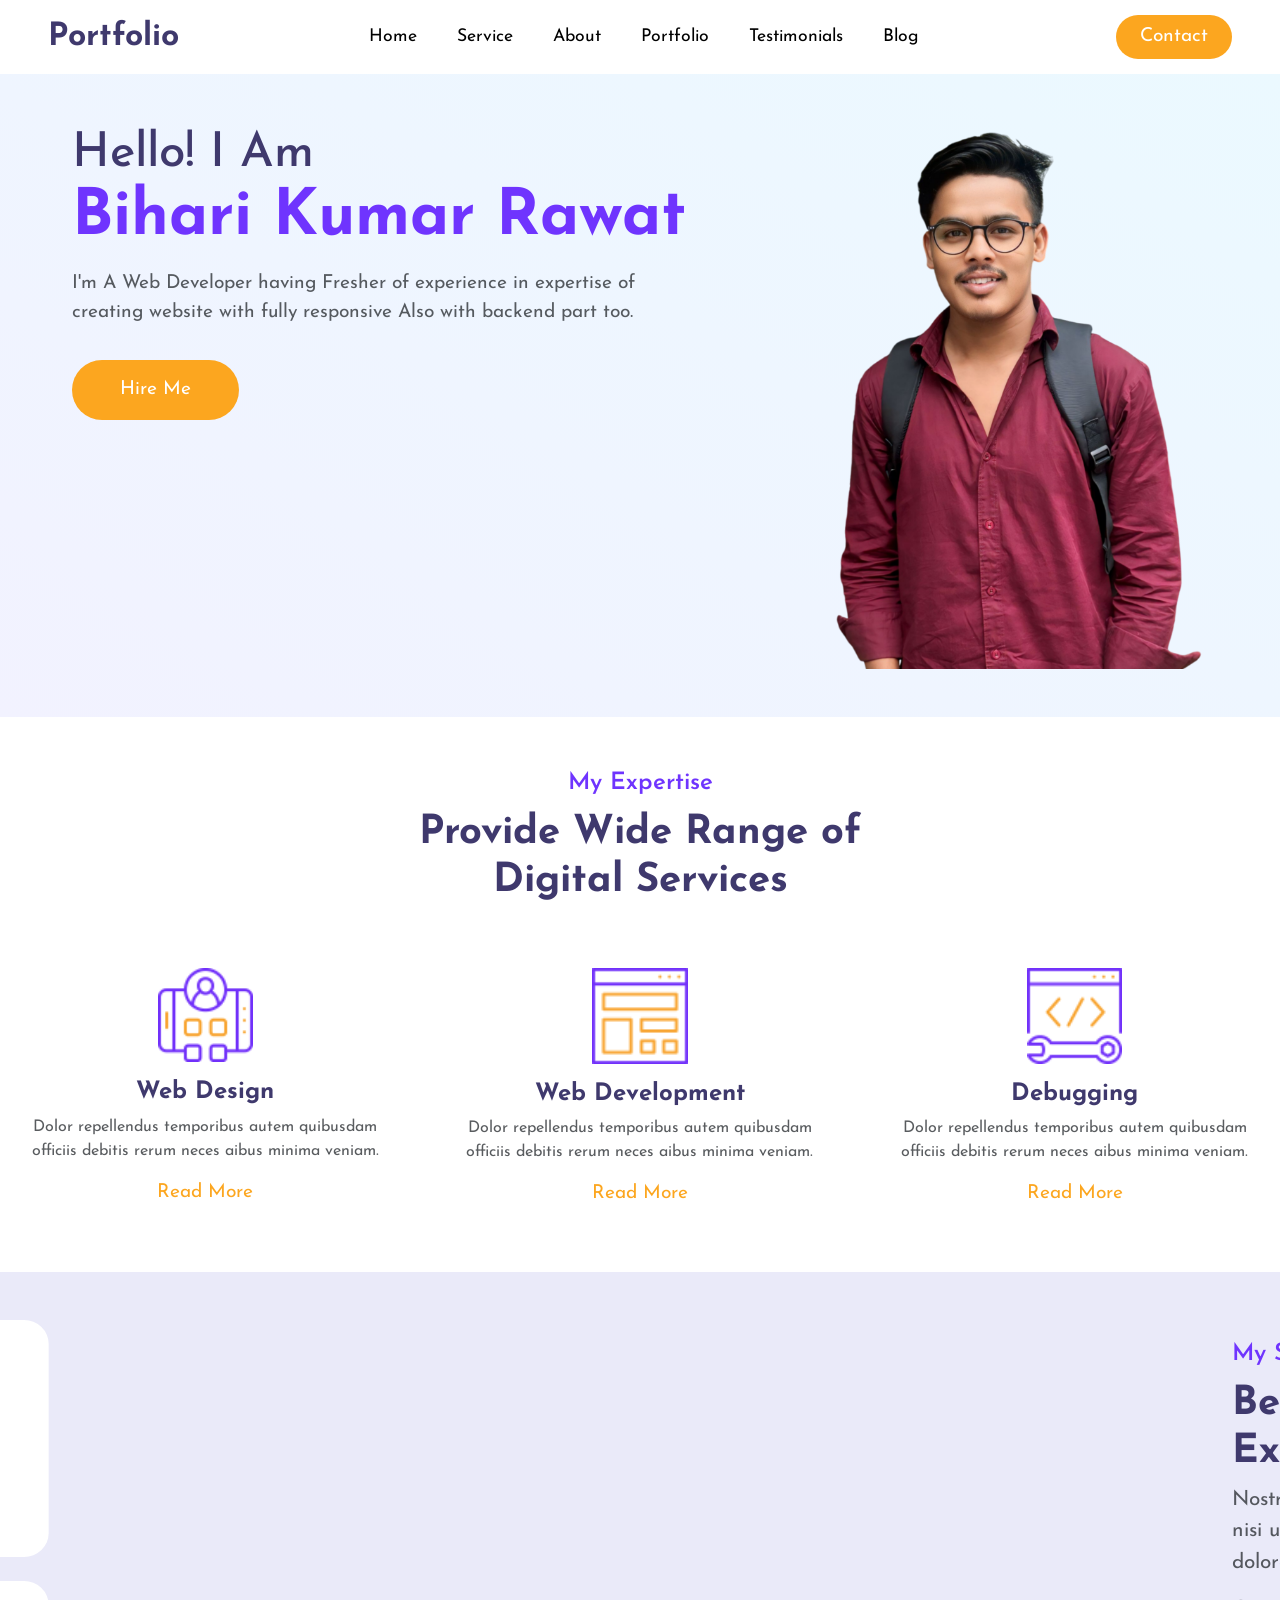
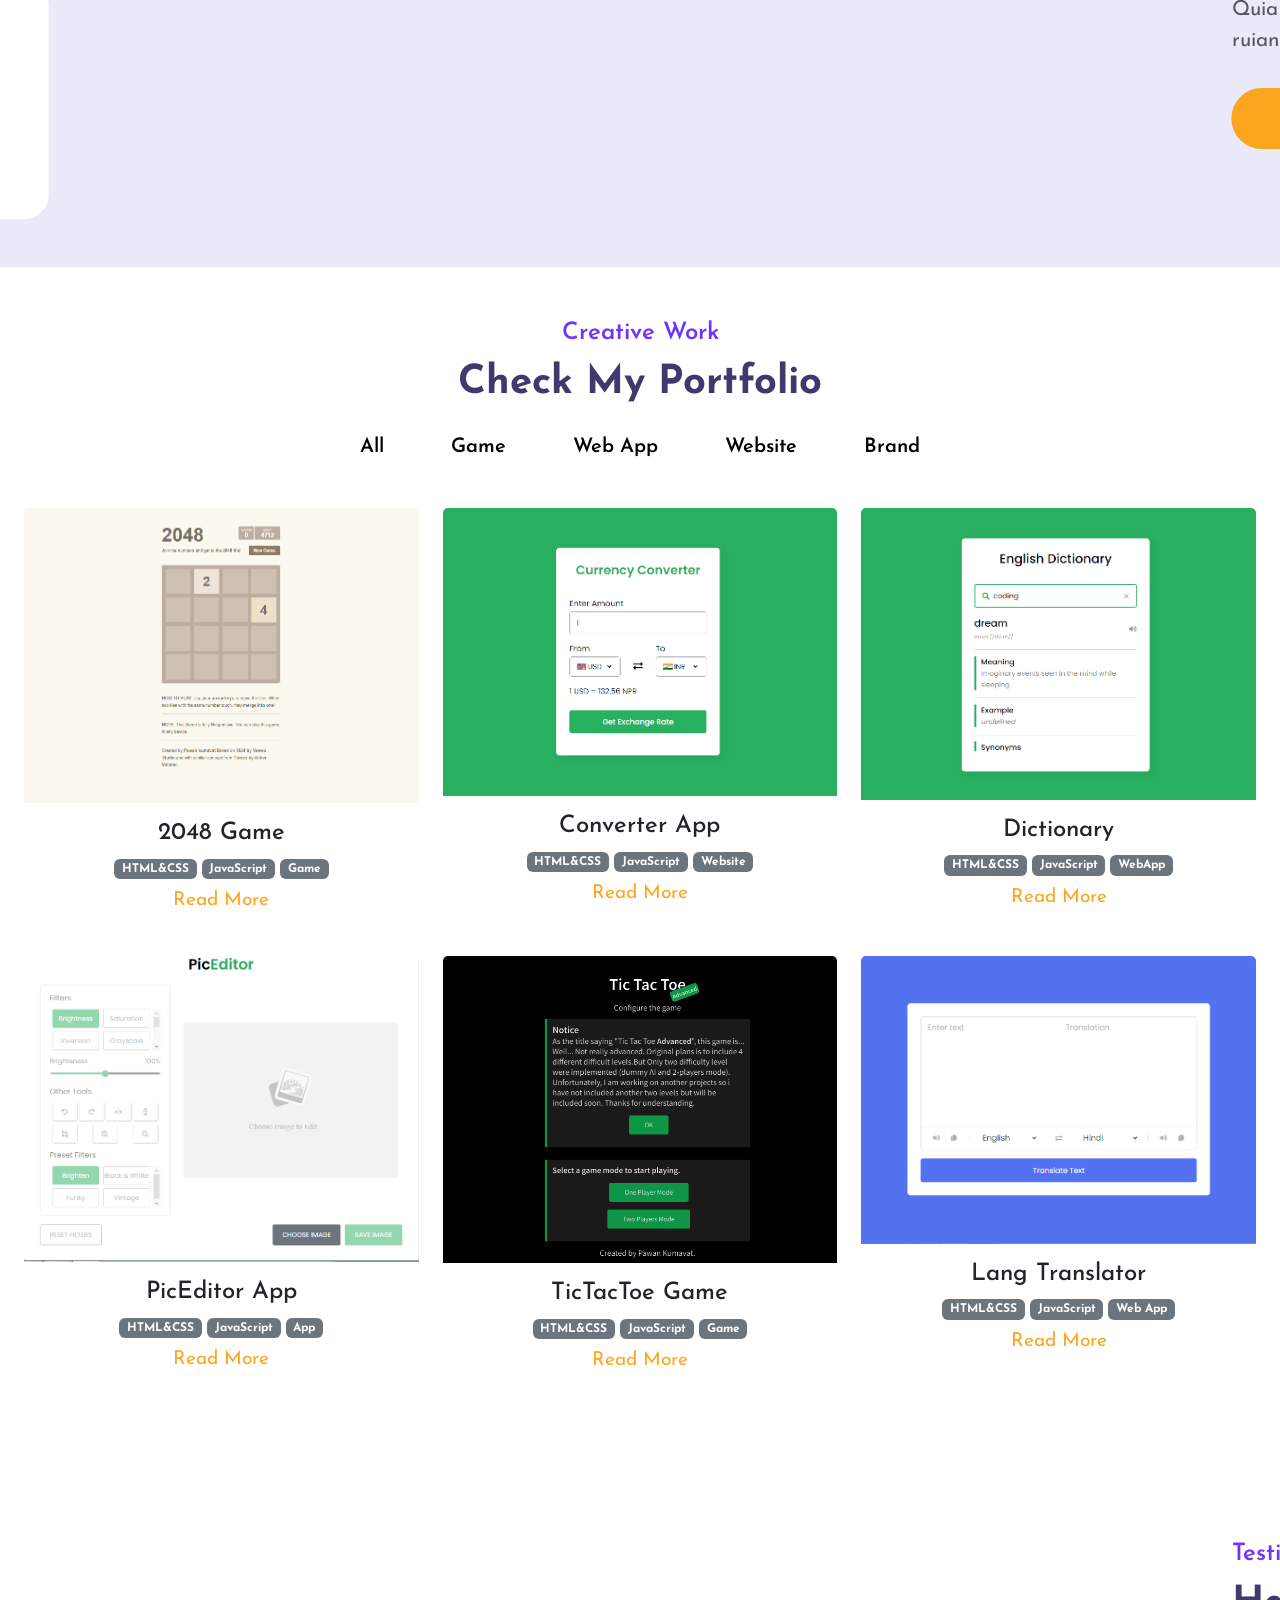
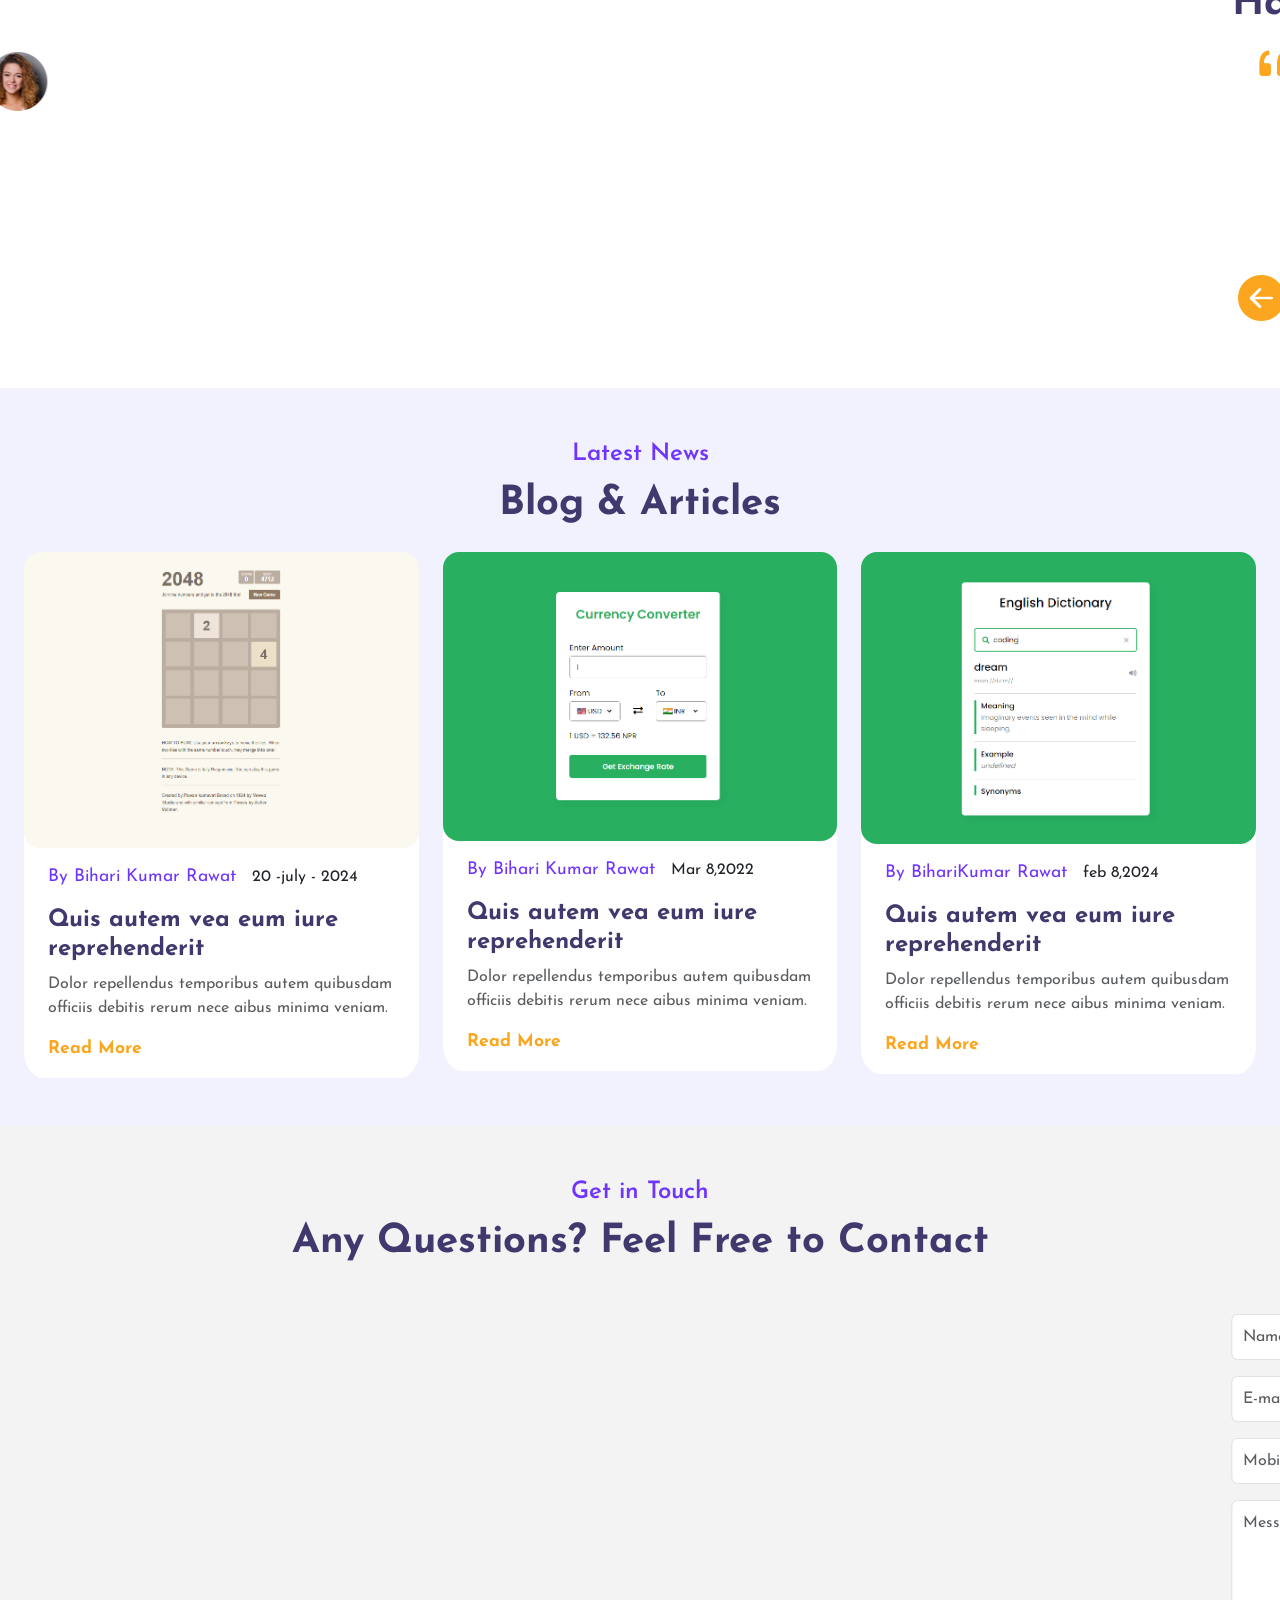
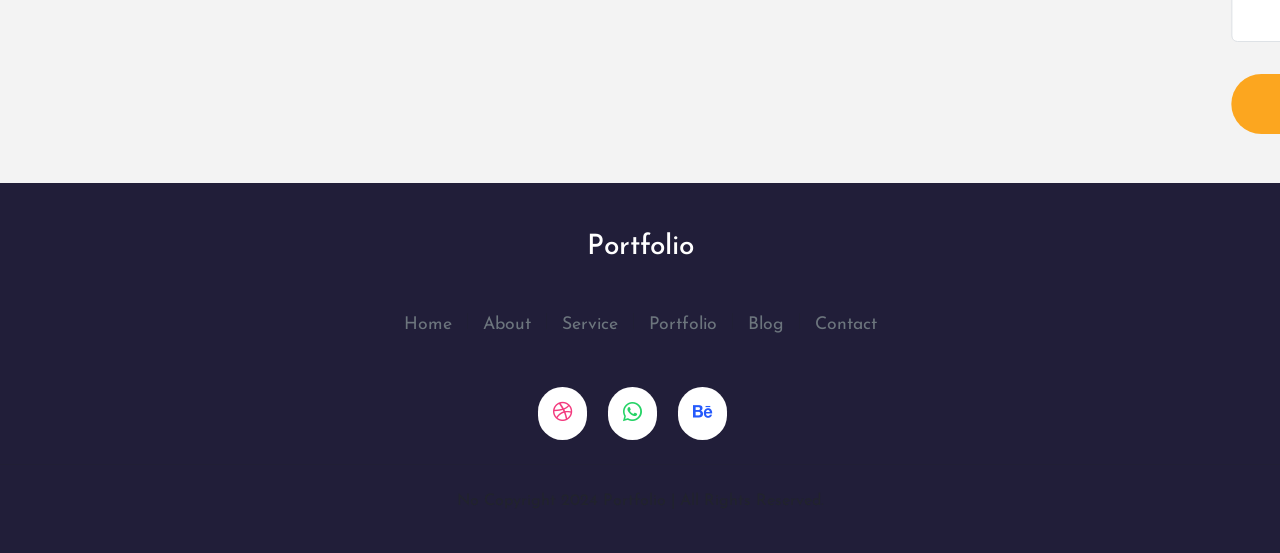
==== index.html @ e859b30b "first deploy" ====
<!DOCTYPE html>
<html lang="en">

<head>
    <meta charset="UTF-8" />
    <meta http-equiv="X-UA-Compatible" content="IE=edge" />
    <meta name="viewport" content="width=device-width, initial-scale=1.0" />
    <title>Personal Portfolio - Bihari Kumar Rawat</title>

    <!-- bootstrap css cdn link  -->
    <link href="https://cdn.jsdelivr.net/npm/bootstrap@5.2.3/dist/css/bootstrap.min.css" rel="stylesheet"
        integrity="sha384-rbsA2VBKQhggwzxH7pPCaAqO46MgnOM80zW1RWuH61DGLwZJEdK2Kadq2F9CUG65" crossorigin="anonymous" />

    <!-- custom css file -->
    <link rel="stylesheet" href="app.css" />

    <!-- google font link -->
    <link rel="preconnect" href="https://fonts.googleapis.com" />
    <link rel="preconnect" href="https://fonts.gstatic.com" crossorigin />
    <link href="https://fonts.googleapis.com/css2?family=Josefin+Sans:wght@300;400;500;600;700&display=swap"
        rel="stylesheet" />

    <!-- bootstrap icon cdn link  -->
    <link rel="stylesheet" href="https://cdn.jsdelivr.net/npm/bootstrap-icons@1.10.4/font/bootstrap-icons.css" />

    <!-- for adding animation to website we have use AOS library 
    AOS Library css file cdn link -->
    <link rel="stylesheet" href="https://unpkg.com/aos@next/dist/aos.css" />

    <!-- jquery cdn link  -->
    <script src="https://ajax.googleapis.com/ajax/libs/jquery/3.6.4/jquery.min.js"></script>
</head>

<body>
    <!-- navbar starts -->
    <nav id="navbar-top" class="navbar navbar-expand-lg navbar-light bg-white sticky-top">
        <div class="container-fluid px-5">
            <a class="navbar-brand fw-bold fs-2" href="#" style="color: #3f396d">Portfolio</a>
            <button class="nav-menu d-md-none" type="button" data-bs-toggle="collapse" data-bs-target="#navbarNav">
                <i class="bi bi-menu-button-fill"></i>
            </button>
            <div class="collapse navbar-collapse justify-content-center" id="navbarNav">
                <ul class="navbar-nav gap-4" style="font-size: 1.1rem">
                    <li class="nav-item">
                        <a class="nav-link" aria-current="page" href="#">Home</a>
                    </li>
                    <li class="nav-item">
                        <a class="nav-link" href="#service">Service</a>
                    </li>
                    <li class="nav-item">
                        <a class="nav-link" href="#about">About</a>
                    </li>
                    <li class="nav-item">
                        <a class="nav-link" href="#portfolio">Portfolio</a>
                    </li>
                    <li class="nav-item">
                        <a class="nav-link" href="#testimonial">Testimonials</a>
                    </li>
                    <li class="nav-item">
                        <a class="nav-link" href="#blog">Blog</a>
                    </li>
                </ul>
            </div>
            <button class="c-btn ms-4 py-2 px-4 rounded-pill d-none d-md-block">Contact</button>
        </div>
    </nav>
    <!-- navbar ends here -->

    <!-- home section starts  -->
    <section class="home pt-5 pb-5" id="home">
        <div class="row justify-content-evenly align-middle">
            <!-- here data-aos is used for adding aos animation  -->
            <div class="col-10 col-md-6 text-center text-md-start" data-aos="slide-right">
                <h2 style="color: #3f396d">
                    Hello! I Am <br /><span class="c-orange">Bihari Kumar Rawat</span>
                </h2>
                <p class="text-muted">
                    I'm A Web Developer having Fresher of experience in expertise of
                    creating website with fully responsive Also with backend part too.
                </p>
                <button class="c-btn h-btn mt-3 py-3 px-5 rounded-pill">
                    Hire Me
                </button>
                <a href="" class="link ms-4 d-none">See My Work</a>
            </div>
            <div class="col-10 col-md-4 d-none d-md-block">
                <img src="bihari profile img 3.png" class="img-fluid" alt="" />
            </div>
        </div>
    </section>
    <!-- home section ends here -->

    <!-- expertise section starts -->
    <section class="expertise mt-5" id="service">
        <div class="heading text-center">
            <small>My Expertise</small>
            <h3>
                Provide Wide Range of <br />
                Digital Services
            </h3>
        </div>
        <div class="row justify-content-evenly mt-5">
            <div class="col-10 col-md-4" data-aos="fade-up">
                <div class="service-card">
                    <div class="img">
                        <img src="service-icon1.png" class="w-25 img-fluid img" alt="" />
                    </div>
                    <div class="content mt-3">
                        <h4>Web Design</h4>
                        <p class="text-muted">
                            Dolor repellendus temporibus autem quibusdam officiis debitis
                            rerum neces aibus minima veniam.
                        </p>
                        <a href="" class="link">Read More</a>
                    </div>
                </div>
            </div>
            <div class="col-md-4 col-10" data-aos="fade-up">
                <div class="service-card">
                    <div class="img">
                        <img src="service-icon2.png" class="w-25 img-fluid img" alt="" />
                    </div>
                    <div class="content mt-3">
                        <h4>Web Development</h4>
                        <p class="text-muted">
                            Dolor repellendus temporibus autem quibusdam officiis debitis
                            rerum neces aibus minima veniam.
                        </p>
                        <a href="" class="link">Read More</a>
                    </div>
                </div>
            </div>
            <div class="col-md-4 col-10" data-aos="fade-up">
                <div class="service-card">
                    <div class="img">
                        <img src="service-icon3.png" class="w-25 img-fluid img" alt="" />
                    </div>
                    <div class="content mt-3">
                        <h4>Debugging</h4>
                        <p class="text-muted">
                            Dolor repellendus temporibus autem quibusdam officiis debitis
                            rerum neces aibus minima veniam.
                        </p>
                        <a href="" class="link">Read More</a>
                    </div>
                </div>
            </div>
        </div>
    </section>
    <!-- expertise section ends here -->

    <!-- skill section starts -->
    <section class="skill mt-5 py-5" id="about">
        <div class="row justify-content-evenly">
            <div class="col-10 col-md-5 skill-with-progress" data-aos="slide-right">
                <div class="row justify-content-evenly">
                    <div class="col-10 col-md-6">
                        <div class="progress-card ms-3 ms-md-0">
                            <div class="circular-progress html-css">
                                <span class="progress-value html-progress">0%</span>
                            </div>
                            <br />
                            <span class="text">HTML & CSS</span>
                        </div>
                    </div>
                    <div class="col-10 col-md-6 mt-4 mt-md-0">
                        <div class="progress-card ms-3 ms-md-0">
                            <div class="circular-progress javascript">
                                <span class="progress-value javascript-progress">0%</span>
                            </div>
                            <br />
                            <span class="text">JavaScript</span>
                        </div>
                    </div>
                </div>
                <div class="row justify-content-evenly mt-4">
                    <div class="col-10 col-md-6">
                        <div class="progress-card ms-3 ms-md-0">
                            <div class="circular-progress php">
                                <span class="progress-value php-progress">0%</span>
                            </div>
                            <br />
                            <span class="text">NodeJS</span>
                        </div>
                    </div>
                    <div class="col-10 col-md-6 mt-4 mt-md-0">
                        <div class="progress-card ms-3  ms-md-0">
                            <div class="circular-progress reactjs">
                                <span class="progress-value reactjs-progress">0%</span>
                            </div>
                            <br>
                            <span class="text">ReactJS</span>
                        </div>
                    </div>
                </div>
            </div>
            <div class="col-10 col-md-5 skill-detail" data-aos="slide-left">
                <div class="heading mt-5 mt-md-3">
                    <small>My Skills</small>
                    <h3>Beautiful & Unique Digital Experiences</h3>
                    <p class="text-muted">
                        Nostrum exercitationem ullam corporis suscipit laborioa nisi ut
                        aliquid exrea commodi consequatur magni dolores aos qui ratione
                        voluptatem nesciunt.
                    </p>
                    <p class="text-muted">
                        Quia voluptas sit aspernatur aut odit aut fugit, sed ruiano
                        consequntar magni dolores.
                    </p>
                    <button class="c-btn h-btn mt-3 py-3 px-5 rounded-pill">
                        <!-- here download attribute is used for adding download functionality to button  -->
                        <a href="bihari resume - Copy.docx" download="SampleCV"
                            style="text-decoration: none;color: #fff;">Download CV</a>
                    </button>
                </div>
            </div>
        </div>
    </section>
    <!-- skill section end here -->

    <!-- portfolio section starts here -->
    <section class="portfolio" id="portfolio">
        <div class="heading text-center pt-5">
            <small>Creative Work</small>
            <h3>Check My Portfolio</h3>
        </div>

        <div id="myBtnContainer" class="text-center mt-4">
            <!-- here we will create custom attribute using data- for filtering -->
            <button class="filter-item" data-filter="all">All</button>
            <button class="filter-item" data-filter="game">Game</button>
            <button class="filter-item" data-filter="webapp">Web App</button>
            <button class="filter-item" data-filter="website">Website</button>
            <button class="filter-item" data-filter="brand">Brand</button>
        </div>
        <div class="portfolio-body">
            <div class="row justify-content-evenly px-4">
                <div class="post col-md-4 game all col-10 mt-3 mt-md-0" data-aos="fade-up">
                    <div class="card">
                        <img src="2048game.png" class="card-img-top" alt="..." />
                        <div class="card-body text-center">
                            <h4 class="card-title">2048 Game</h4>
                            <span class="badge bg-secondary badge-pill">HTML&CSS</span>
                            <span class="badge bg-secondary badge-pill">JavaScript</span>
                            <span class="badge bg-secondary badge-pill mb-2">Game</span><br />
                            <a href="#" class="link">Read More</a>
                        </div>
                    </div>
                </div>
                <div class="post col-md-4 website all col-10 mt-3 mt-md-0" data-aos="fade-up">
                    <div class="card">
                        <img src="currency-converter.png" class="card-img-top" alt="..." />
                        <div class="card-body text-center">
                            <h4 class="card-title">Converter App</h4>
                            <span class="badge bg-secondary badge-pill">HTML&CSS</span>
                            <span class="badge bg-secondary badge-pill">JavaScript</span>
                            <span class="badge bg-secondary badge-pill mb-2">Website</span><br />
                            <a href="#" class="read-more-btn link">Read More</a>
                        </div>
                    </div>
                </div>
                <div class="post col-md-4 webapp all col-10 mt-3 mt-md-0" data-aos="fade-up">
                    <div class="card">
                        <img src="dictionary.png" class="card-img-top" alt="..." />
                        <div class="card-body text-center">
                            <h4 class="card-title">Dictionary</h4>
                            <span class="badge bg-secondary badge-pill">HTML&CSS</span>
                            <span class="badge bg-secondary badge-pill">JavaScript</span>
                            <span class="badge bg-secondary badge-pill mb-2">WebApp</span><br />
                            <a href="#" class="read-more-btn link">Read More</a>
                        </div>
                    </div>
                </div>
            </div>
            <div class="row justify-content-evenly mt-4 px-4">
                <div class="post col-md-4 game all col-10 mt-3 mt-md-0" data-aos="fade-up">
                    <div class="card">
                        <img src="piceditor.png" class="card-img-top" alt="..." />
                        <div class="card-body text-center">
                            <h4 class="card-title">PicEditor App</h4>
                            <span class="badge bg-secondary badge-pill">HTML&CSS</span>
                            <span class="badge bg-secondary badge-pill">JavaScript</span>
                            <span class="badge bg-secondary badge-pill mb-2">App</span><br />
                            <a href="#" class="read-more-btn link">Read More</a>
                        </div>
                    </div>
                </div>
                <div class="post col-md-4 website all col-10 mt-3 mt-md-0" data-aos="fade-up">
                    <div class="card">
                        <img src="tictactoe.png" class="card-img-top" alt="..." />
                        <div class="card-body text-center">
                            <h4 class="card-title">TicTacToe Game</h4>
                            <span class="badge bg-secondary badge-pill">HTML&CSS</span>
                            <span class="badge bg-secondary badge-pill">JavaScript</span>
                            <span class="badge bg-secondary badge-pill mb-2">Game</span><br />
                            <a href="#" class="read-more-btn link">Read More</a>
                        </div>
                    </div>
                </div>
                <div class="post col-md-4 all col-10 mt-3 mt-md-0" data-aos="fade-up">
                    <div class="card">
                        <img src="lang-translator.png" class="card-img-top" alt="..." />
                        <div class="card-body text-center">
                            <h4 class="card-title">Lang Translator</h4>
                            <span class="badge bg-secondary badge-pill">HTML&CSS</span>
                            <span class="badge bg-secondary badge-pill">JavaScript</span>
                            <span class="badge bg-secondary badge-pill mb-2">Web App</span><br />
                            <a href="#" class="read-more-btn link">Read More</a>
                        </div>
                    </div>
                </div>
            </div>
        </div>
    </section>
    <!-- portfolio section ends here -->

    <!-- testimonial section starts  -->
    <section class="testimonial mt-5 pt-5" id="testimonial">
        <div class="row justify-content-evenly">
            <div class="col-md-4 col-10" data-aos="slide-right">
                <img src="tastimonials-img.png" class="img-fluid" alt="" />
            </div>
            <div class="col-md-6 col-10 mt-5" data-aos="slide-left">
                <div class="heading">
                    <small>Testimonials</small>
                    <h3>Happy Clients Feedback</h3>
                    <!-- here we will use carousel element from bootstrap -->
                    <div id="carouselExampleControls" class="carousel slide" data-bs-ride="carousel">
                        <div class="carousel-inner">
                            <div class="carousel-item active">
                                <div class="row justify-content-evenly">
                                    <div class="col-2 text-center">
                                        <i class="bi bi-quote"></i>
                                    </div>
                                    <div class="col-10">
                                        <p class="text-muted">
                                            “I think being able to come up with new ideas is what drives me each day
                                             because it means we can continue surprising and delighting our customers.”
                                            “Satisfaction lies in the effort, not in the attainment. Full effort is full victory.”
                                        </p>
                                        <h4>Allon Musk</h4>
                                        <small class="fs-6 text-muted">CEO of Company</small>
                                    </div>
                                </div>
                            </div>
                            <div class="carousel-item">
                                <div class="row justify-content-evenly">
                                    <div class="col-2 text-center">
                                        <i class="bi bi-quote"></i>
                                    </div>
                                    <div class="col-10">
                                        <p class="text-muted">
                                            Pichai Sundararajan (born June 10, 1972[3][4][5]), better known as Sundar Pichai (/ˈsʊndɑːr pɪˈtʃaɪ/), is an Indian-born
                                            American business executive.[6][7] He is the chief executive officer (CEO) of Alphabet Inc. and its subsidiary
                                            Google.[8]
                                        </p>
                                        <h4>Sundar Pichai</h4>
                                        <small class="fs-6 text-muted">CEO of Company</small>
                                    </div>
                                </div>
                            </div>
                            <div class="carousel-item">
                                <div class="row justify-content-evenly">
                                    <div class="col-2 text-center">
                                        <i class="bi bi-quote"></i>
                                    </div>
                                    <div class="col-10">
                                        <p class="text-muted">
                                            I am Bihari Kumar Rawat. I am from Sipaya Form,
                                            Gopalganj(Bihar). I am a website designer and graphic,
                                            designer. i am good good Communicator and Positive Thinker...
                                            
                            
                                        </p>
                                        <h4>Bihari Kumar Rawat</h4>
                                        <small class="fs-6 text-muted">Employee of Company</small>
                                    </div>
                                </div>
                            </div>
                        </div>
                        <button class="nextprev-btn rounded-pill prev-btn" type="button"
                            data-bs-target="#carouselExampleControls" data-bs-slide="prev">
                            <i class="bi bi-arrow-left-circle-fill prev"></i>
                            <span class="visually-hidden">Previous</span>
                        </button>
                        <button class="nextprev-btn rounded-pill next-btn" type="button"
                            data-bs-target="#carouselExampleControls" data-bs-slide="next">
                            <i class="bi bi-arrow-right-circle-fill next"></i>
                            <span class="visually-hidden">Next</span>
                        </button>
                    </div>
                </div>
            </div>
        </div>
    </section>
    <!-- testimonial ends here -->

    <!-- blog section starts -->
    <section class="blog mt-5 pb-5" id="blog">
        <div class="heading text-center pt-5">
            <small>Latest News</small>
            <h3>Blog & Articles</h3>
        </div>
        <div class="row justify-content-evenly px-4 mt-4" data-aos="fade-up">
            <div class="blogpost col-md-4 col-10 mt-2 mt-md-0 game all">
                <div class="card">
                    <img src="2048game.png" class="card-img-top rounded-4" alt="..." />
                    <div class="card-body px-4">
                        <small>By Bihari Kumar Rawat</small><span class="ms-3">20 -july - 2024</span>
                        <h4 class="card-title">
                            <a href="">Quis autem vea eum iure reprehenderit</a>
                        </h4>
                        <p class="text-muted">
                            Dolor repellendus temporibus autem quibusdam officiis debitis
                            rerum nece aibus minima veniam.
                        </p>
                        <a href="#" class="read-more-btn link" data-bs-toggle="modal"
                            data-bs-target="#exampleModal1">Read More</a>
                    </div>
                </div>
            </div>
            <div class="blogpost col-md-4 col-10 mt-5 mt-md-0 website all">
                <div class="card">
                    <img src="currency-converter.png" class="card-img-top rounded-4" alt="..." />
                    <div class="card-body px-4">
                        <small>By Bihari Kumar Rawat</small><span class="ms-3">Mar 8,2022</span>
                        <h4 class="card-title">
                            <a href="">Quis autem vea eum iure reprehenderit</a>
                        </h4>
                        <p class="text-muted">
                            Dolor repellendus temporibus autem quibusdam officiis debitis
                            rerum nece aibus minima veniam.
                        </p>
                        <a href="#" class="read-more-btn link" data-bs-toggle="modal"
                            data-bs-target="#exampleModal2">Read More</a>
                    </div>
                </div>
            </div>
            <div class="blogpost col-md-4 col-10 mt-5 mt-md-0 webapp all">
                <div class="card">
                    <img src="dictionary.png" class="card-img-top rounded-4" alt="..." />
                    <div class="card-body px-4">
                        <small>By BihariKumar Rawat</small><span class="ms-3">feb 8,2024</span>
                        <h4 class="card-title">
                            <a href="">Quis autem vea eum iure reprehenderit</a>
                        </h4>
                        <p class="text-muted">
                            Dolor repellendus temporibus autem quibusdam officiis debitis
                            rerum nece aibus minima veniam.
                        </p>
                        <a href="#" class="read-more-btn link" data-bs-toggle="modal"
                            data-bs-target="#exampleModal3">Read More</a>
                    </div>
                </div>
            </div>
            <!-- here we will make modals if Read more link is clicked the modal will popup -->
            <div class="modal fade" id="exampleModal1" tabindex="-1" aria-labelledby="exampleModalLabel"
                aria-hidden="true">
                <div class="modal-dialog">
                    <div class="modal-content">

                        <button type="button" class="btn-c rounded-pill" data-bs-dismiss="modal"><i
                                class="bi bi-x-circle-fill"></i></button>

                        <div class="modal-body px-4">
                            <div class="img">
                                <img src="2048game.png" class="img-fluid" alt="">
                            </div>
                            <div class="content mt-3">
                                <small>By Bihari Kumar Rawat</small><span class="text-muted ms-2">Nov 9, 2024</span>
                                <h4 class="card-title mt-3">Quis autem vea eum iure reprehenderit</h4>
                                <div class="social-links mt-4">
                                    <button href="" class="rounded-pill dribble">
                                        <i class="bi bi-dribbble"></i>
                                    </button>
                                    <button href="" class="rounded-pill whatsapp">
                                        <i class="bi bi-whatsapp"></i>
                                    </button>
                                    <button href="" class="rounded-pill behance">
                                        <i class="bi bi-behance"></i>
                                    </button>
                                </div>
                                <p class="text-muted mt-3">Lorem ipsum dolor sit amet, consectetur adipiscing elit.
                                    Nullam tempor eros a tellus auctor, nec suscipit nunc dignissim. Ut suscipit gravida
                                    augue sed elementum. Sed sed luctus nisl. Donec scelerisque nisi in sodales mattis.
                                    Vestibulum suscipit odio ac enim blandit sollicitudin. Aliquam ultrices sem quis
                                    urna placerat interdum. Etiam rutrum, quam sagittis tristique mollis, libero arcu
                                    scelerisque erat, eget tincidunt eros diam quis nunc.</p>
                            </div>
                        </div>
                        <div class="heading px-2">
                            <h3 class="fs-3 ms-3">Leave A Comment</h3>
                        </div>
                        <div class="contact-form ms-3 mt-3 pb-4 px-2">
                            <div class="mb-3">
                                <input type="text" class="form-control" id="exampleFormControlInput1"
                                    placeholder="Name" />
                            </div>
                            <div class="mb-3">
                                <input type="email" class="form-control" id="exampleFormControlInput1"
                                    placeholder="E-mail" />
                            </div>
                            <div class="mb-3">
                                <input type="text" class="form-control" id="exampleFormControlInput1"
                                    placeholder="Mobile No." />
                            </div>
                            <div class="mb-3">
                                <textarea class="form-control" id="exampleFormControlTextarea1" placeholder="Message"
                                    rows="5"></textarea>
                            </div>
                            <button class="c-btn h-btn mt-3 py-2 px-4 rounded-pill">
                                Submit
                            </button>
                        </div>

                    </div>
                </div>
            </div>
            <div class="modal fade" id="exampleModal2" tabindex="-1" aria-labelledby="exampleModalLabel"
                aria-hidden="true">
                <div class="modal-dialog">
                    <div class="modal-content">

                        <button type="button" class="btn-c rounded-pill" data-bs-dismiss="modal"><i
                                class="bi bi-x-circle-fill"></i></button>

                        <div class="modal-body px-4">
                            <div class="img">
                                <img src="currency-converter.png" class="img-fluid" alt="">
                            </div>
                            <div class="content mt-3">
                                <small>By Bihari Kumar Rawat</small><span class="text-muted ms-2 ms-md-0">dec,20,2024</span>
                                <h4 class="card-title mt-3">Quis autem vea eum iure reprehenderit</h4>
                                <div class="social-links mt-4">
                                    <button href="" class="rounded-pill dribble">
                                        <i class="bi bi-dribbble"></i>
                                    </button>
                                    <button href="" class="rounded-pill whatsapp">
                                        <i class="bi bi-whatsapp"></i>
                                    </button>
                                    <button href="" class="rounded-pill behance">
                                        <i class="bi bi-behance"></i>
                                    </button>
                                </div>
                                <p class="text-muted mt-3">Lorem ipsum dolor sit amet, consectetur adipiscing elit.
                                    Nullam tempor eros a tellus auctor, nec suscipit nunc dignissim. Ut suscipit gravida
                                    augue sed elementum. Sed sed luctus nisl. Donec scelerisque nisi in sodales mattis.
                                    Vestibulum suscipit odio ac enim blandit sollicitudin. Aliquam ultrices sem quis
                                    urna placerat interdum. Etiam rutrum, quam sagittis tristique mollis, libero arcu
                                    scelerisque erat, eget tincidunt eros diam quis nunc.</p>
                            </div>
                        </div>
                        <div class="heading px-2">
                            <h3 class="fs-3 ms-3">Leave A Comment</h3>
                        </div>
                        <div class="contact-form ms-3 mt-3 pb-4 px-2">
                            <div class="mb-3">
                                <input type="text" class="form-control" id="exampleFormControlInput1"
                                    placeholder="Name" />
                            </div>
                            <div class="mb-3">
                                <input type="email" class="form-control" id="exampleFormControlInput1"
                                    placeholder="E-mail" />
                            </div>
                            <div class="mb-3">
                                <input type="text" class="form-control" id="exampleFormControlInput1"
                                    placeholder="Mobile No." />
                            </div>
                            <div class="mb-3">
                                <textarea class="form-control" id="exampleFormControlTextarea1" placeholder="Message"
                                    rows="5"></textarea>
                            </div>
                            <button class="c-btn h-btn mt-3 py-2 px-4 rounded-pill">
                                Submit
                            </button>
                        </div>

                    </div>
                </div>
            </div>
            <div class="modal fade" id="exampleModal3" tabindex="-1" aria-labelledby="exampleModalLabel"
                aria-hidden="true">
                <div class="modal-dialog">
                    <div class="modal-content">

                        <button type="button" class="btn-c rounded-pill" data-bs-dismiss="modal"><i
                                class="bi bi-x-circle-fill"></i></button>

                        <div class="modal-body px-4">
                            <div class="img">
                                <img src="dictionary.png" class="img-fluid" alt="">
                            </div>
                            <div class="content mt-3">
                                <small>By Bihari Kumar Rawat</small><span class="text-muted ms-2 ms-md-0">apr 5, 2024</span>
                                <h4 class="card-title mt-3">Quis autem vea eum iure reprehenderit</h4>
                                <div class="social-links mt-4">
                                    <button href="" class="rounded-pill dribble">
                                        <i class="bi bi-dribbble"></i>
                                    </button>
                                    <button href="" class="rounded-pill whatsapp">
                                        <i class="bi bi-whatsapp"></i>
                                    </button>
                                    <button href="" class="rounded-pill behance">
                                        <i class="bi bi-behance"></i>
                                    </button>
                                </div>
                                <p class="text-muted mt-3">Lorem ipsum dolor sit amet, consectetur adipiscing elit.
                                    Nullam tempor eros a tellus auctor, nec suscipit nunc dignissim. Ut suscipit gravida
                                    augue sed elementum. Sed sed luctus nisl. Donec scelerisque nisi in sodales mattis.
                                    Vestibulum suscipit odio ac enim blandit sollicitudin. Aliquam ultrices sem quis
                                    urna placerat interdum. Etiam rutrum, quam sagittis tristique mollis, libero arcu
                                    scelerisque erat, eget tincidunt eros diam quis nunc.</p>
                            </div>
                        </div>
                        <div class="heading px-2">
                            <h3 class="fs-3 ms-3">Leave A Comment</h3>
                        </div>
                        <div class="contact-form ms-3 mt-3 pb-4 px-2">
                            <div class="mb-3">
                                <input type="text" class="form-control" id="exampleFormControlInput1"
                                    placeholder="Name" />
                            </div>
                            <div class="mb-3">
                                <input type="email" class="form-control" id="exampleFormControlInput1"
                                    placeholder="E-mail" />
                            </div>
                            <div class="mb-3">
                                <input type="text" class="form-control" id="exampleFormControlInput1"
                                    placeholder="Mobile No." />
                            </div>
                            <div class="mb-3">
                                <textarea class="form-control" id="exampleFormControlTextarea1" placeholder="Message"
                                    rows="5"></textarea>
                            </div>
                            <button class="c-btn h-btn mt-3 py-2 px-4 rounded-pill">
                                Submit
                            </button>
                        </div>

                    </div>
                </div>
            </div>
        </div>
    </section>
    <!-- blog section ends here -->

    <!-- contact section starts -->
    <section class="contact py-5" id="contact">
        <div class="heading text-center">
            <small>Get in Touch</small>
            <h3>Any Questions? Feel Free to Contact</h3>
        </div>
        <div class="row justify-content-evenly mt-5">
            <div class="col-md-5 col-10 contact-details" data-aos="slide-right">
                <div class="row justify-content-evenly">
                    <div class="col-1">
                        <i class="bi bi-geo-alt-fill"></i>
                    </div>
                    <div class="col-11">
                        <p>Sipaya Form, Gopalganj,(Bihar) </p>
                    </div>
                </div>
                <div class="row justify-content-evenly">
                    <div class="col-1">
                        <i class="bi bi-telephone-fill"></i>
                    </div>
                    <div class="col-11">
                        <p>+91 9262645718</p>
                    </div>
                </div>
                <div class="row justify-content-evenly">
                    <div class="col-1">
                        <i class="bi bi-send-fill"></i>
                    </div>
                    <div class="col-11">
                        <p>biharikumarrawat123@gmail.com</p>
                    </div>
                </div>
                <div class="row justify-content-evenly">
                    <div class="col-1">
                        <i class="bi bi-globe-americas"></i>
                    </div>
                    <div class="col-11">
                        <p>codingbihari.com</p>
                    </div>
                </div>
            </div>
            <div class="col-md-5 col-10 mt-3 mt-md-0" data-aos="slide-left">
                <div class="contact-form">
                    <div class="mb-3">
                        <input type="text" class="form-control" id="exampleFormControlInput1" placeholder="Name" />
                    </div>
                    <div class="mb-3">
                        <input type="email" class="form-control" id="exampleFormControlInput1" placeholder="E-mail" />
                    </div>
                    <div class="mb-3">
                        <input type="text" class="form-control" id="exampleFormControlInput1"
                            placeholder="Mobile No." />
                    </div>
                    <div class="mb-3">
                        <textarea class="form-control" id="exampleFormControlTextarea1" placeholder="Message"
                            rows="5"></textarea>
                    </div>
                    <button class="c-btn h-btn mt-3 py-3 px-5 rounded-pill">
                        Submit
                    </button>
                </div>
            </div>
        </div>
    </section>
    <!-- contact section ends here -->

    <!-- now we will make back to top button when user click on it it will be redirected to top page  -->
    <button type="button" class="btn btn-floating btn-lg rounded-pill" id="btn-back-to-top">
        <i class="bi bi-arrow-up"></i>
    </button>

    <!-- footer section starts  -->
    <footer class="text-center text-muted py-4">
        <h3 class="text-white pt-4" data-aos="fade-up">Portfolio</h3>
        <div class="link-group mt-5" data-aos="fade-up">
            <a href="#home">Home</a>
            <div class="vr"></div>
            <a href="#about">About</a>
            <div class="vr"></div>
            <a href="#service">Service</a>
            <div class="vr"></div>
            <a href="#portfolio">Portfolio</a>
            <div class="vr"></div>
            <a href="#blog">Blog</a>
            <div class="vr"></div>
            <a href="#contact">Contact</a>
        </div>
        <div class="social-links mt-5" data-aos="fade-up">
            <button href="" class="rounded-pill dribble">
                <i class="bi bi-dribbble"></i>
            </button>
            <button href="" class="rounded-pill whatsapp">
                <i class="bi bi-whatsapp"></i>
            </button>
            <button href="" class="rounded-pill behance">
                <i class="bi bi-behance"></i>
            </button>
        </div>
        <hr class="text-muted my-4" />

        <p> No Copyright 2024 Portfolio | All Rights Reserved.</p>
    </footer>
    <!-- footer section ends here -->

    <!-- bootstrap javascript cdn link  -->
    <script src="https://cdn.jsdelivr.net/npm/bootstrap@5.2.3/dist/js/bootstrap.bundle.min.js"
        integrity="sha384-kenU1KFdBIe4zVF0s0G1M5b4hcpxyD9F7jL+jjXkk+Q2h455rYXK/7HAuoJl+0I4"
        crossorigin="anonymous"></script>

    <!-- AOS library javascript link  -->
    <script src="https://unpkg.com/aos@next/dist/aos.js"></script>
    <script>
        // initializing AOS library
        AOS.init({
            duration: 1000,
            offset: 50,
        });
    </script>
    <!-- custom js file linking -->
    <script src="script.js"></script>

</body>

</html>
---- app.css ----
/* appling google font over the website  */
body{
    font-family: 'Josefin Sans', sans-serif;
    font-weight: 400;
}
/* styling menu icon */
.nav-menu{
    border: none;
    background-color: #fff;
    font-size: 1.5rem;
    color: #fca61f;
}
/* styling navbar links  */
.navbar-nav a{
    color: black;
    position: relative;
}
.navbar-nav a:hover{
    color: #fca61f;
}
.navbar-nav a:after {    
    background: none repeat scroll 0 0 transparent;
    bottom: 0;
    content: "";
    display: block;
    height: 2px;
    left: 50%;
    top: 35px;
    position: absolute;
    background: #fca61f;
    transition: width 0.3s ease 0s, left 0.3s ease 0s;
    width: 0;
  }
.navbar-nav a:hover:after { 
    width: 100%; 
    left: 0; 
  }
  /* styling contact btn  */
.c-btn{
    border: none;
    background: #fca61f;
    color: #fff;
    font-size: 1.2rem;
}
/* styling home section starts */
.home{
    background: linear-gradient(33deg, rgba(242,242,255,1) 0%, rgba(235,249,255,1) 100%);
    padding: 30px 0px 10px 0px;
}
.home h2{
    font-size: 3rem;
    line-height: 4rem;
}
.c-orange{
    color: #6f34fe;
    font-weight: 700;
    font-size: 4rem;
}
.home p{
    width: fit-content;
    margin-top: 1rem;
    font-size: 1.2rem;
}
.h-btn:hover{
    background: #6f34fe;
    color: #fff;
    transform: translateY(-20px);
    transition-duration: 1s;
}
.link{
    text-decoration: none;
    font-size: 1.2rem;
    color: #fca61f;
    position: relative;
}
.link::after{
    content: '';
    position: absolute;
    width: 100%;
    transform: scaleX(0);
    height: 2px;
    bottom: 0;
    left: 0;
    top: 20px;
    background-color: #6f34fe;
    transform-origin: bottom right;
    transition: transform 0.25s ease-out;
}
.link:hover{
    color: #6f34fe;
}
.link:hover::after{
    transform: scaleX(1);
    transform-origin: bottom left;
}
/* adding animation to home section image  */
.home img{
    animation: floatimg 4s ease-in-out infinite;
}

@keyframes floatimg {
    0%{
        transform: translateX(0);
    }
    50%{
        transform: translateX(-24px);
    }
    100%{
        transform: translateX(0);
    }
}

/* expertise section starts */
.heading small{
    color: #6f34fe;
    font-size: 1.5rem;
    font-weight: 600;
}
.heading h3{
    margin-top: 0.5rem;
    color: #3f396d;
    font-size: 2.5rem;
    font-weight: 700;
}
.expertise h4{
    color: #3f396d;
    font-weight: 700;
}
.expertise a{
    text-decoration: none;
    color: #fca61f;
}
.expertise a:hover{
    color: #6f34fe;
}
.expertise .service-card{
    text-align: center;
    padding: 15px 15px;
    border-radius: 0.7rem;
}

/* skill section starts */
.skill{
    background-color: rgb(234, 234, 249);
}
.progress-card{
    padding: 12% 10% 10% 15%;
    background-color: #fff;
    text-align: center;
    border-radius: 10%;
}
.progress-card:hover{
    transform: scale(1.1,1.1);
    transition-duration: 0.6s;
}
.circular-progress{
    position: relative;
    height: 130px;
    width: 130px;
    border-radius: 50%;
    background: conic-gradient(#7d2ae8 3.6deg, #ededed 0deg);
    display: flex;
    align-items: center;
    justify-content: center;
}
.circular-progress::before{
    content: "";
    position: absolute;
    height: 120px;
    width: 120px;
    border-radius: 50%;
    background-color: #fff;
}
.progress-value{
    position: relative;
    font-size: 1.5rem;
    font-weight: 600;
}
.html-progress{
    color: #fca61f;
}
.javascript-progress{
    color: #6f34fe;
}
.php-progress{
    color: #20c997;
}
.reactjs-progress{
    color: #3f396d;
}
.text{
    font-size: 1.2rem;
    font-weight: 500;
}
.heading p{
    font-size: 1.3rem;
}

/* portfolio section starts */
#myBtnContainer{
    margin-bottom: 45px;
}
#myBtnContainer button{
  border: none;
  color: black;
  background: transparent;
  font-size: 20px;
  font-weight: 600;
  cursor: pointer;   
  display: inline-block;
  margin: 0 25px;
}
#myBtnContainer button:hover{
    color: #fca61f;
}

#myBtnContainer button:focus{
    outline: none;
}
.post .content h4{
    font-size: 1rem;
    font-weight: 700;
}
.post .card{
    border: none;
}

/* testimonial section starts */
.testimonial img:hover{
    transform: scale(1.2,1.2);
    transition-duration: 1s;
}
.testimonial h4{
    color: #3f396d;
}
.testimonial i{
    font-size: 2.9rem;
    color: #fca61f;
    
}
.testimonial .nextprev-btn{
    border: none;
    background-color: #fff;
}
.prev:hover,.prev-btn:hover{
    color:#6f34fe;
    transform: translateX(-10px);
    transition-duration: 1s;
}
.next:hover,.next-btn:hover{
    color:#6f34fe;
    transform: translateX(10px);
    transition-duration: 1s;
}

/* blog section starts */
.blog{
    background-color: #f2f2ff;
}
.blog .blogpost .card{
    border: none;
    border-radius: 5%;
}
.nav-bg{
    background-color: #fff;
}

.blog .blogpost small{
    color: #6f34fe;
    font-size: 1.1rem;
}
.blog .blogpost h4,.blogpost a{
    color: #3f396d;
    font-weight: 700;
    margin-top: 1rem;
    text-decoration: none;
}
.blogpost a:hover{
    color: #fca61f;
}
.blog .blogpost .read-more-btn{
    text-decoration: none;
    color: #fca61f;
    font-size: 1.1rem;
}
.blog .blogpost .read-more-btn:hover{
    color: #6f34fe;
}
/* styling modal group  */
.btn-c{
    margin-left: 94%;
    background-color: transparent;
    border: none;
    color: #fff;
    font-size: 2rem;
    margin-top: -3%;
}
.btn-c i{
    color: #fca61f;
}
.modal-body .content span{
    font-size: 1rem;
}
.modal-body .content small{
    font-size: 1rem;
    color: #6f34fe;
}
/* contact section starts */
.contact{
    background-color: #f3f3f3;
}
.contact-details i{
    font-size: 1.5rem;
    color: #fca61f;
}
.contact-details p{
    font-size: 1.2rem;
    margin-left: 1rem;
}
.contact-form .form-control:focus{
    box-shadow: none;
    border: 1px solid #fca61f;
}
.contact-form .form-control{
    padding: 10px 10px;
    width: 80%;
}

/* footer section starts */
footer{
    background-color: #211e39;
}

footer .link-group a{
    margin-left: 10px;
    margin-right: 10px;
    text-decoration: none;
    color: #6c757d;
    font-size: 1.1rem;
    margin-top: 1rem;
}
footer .link-group a:hover{
    color: #fca61f;
}
.social-links button{
    border: none;
    margin-right: 1rem;
    font-size: 1.2rem;
    background-color: #fff;
    padding: 14px 15px 10px 15px;
}
.social-links .dribble{
    color: #f33a7e;
}
.social-links button:hover{
    color: #fff;
    transform: translateY(-20px);
    transition-duration: 1s;
}
.social-links .dribble:hover{
    background-color: #f33a7e;
}
.social-links .whatsapp{
    color: #25D366;
}
.social-links .whatsapp:hover{
    background-color: #25D366;
}
.social-links .behance{
    color: #255afc;
}
.social-links .behance:hover{
    background-color: #255afc;
}

/* styling back to top button */
#btn-back-to-top {
    position: fixed;
    bottom: 40px;
    right: 40px;
    display: none;
    font-size: 1.4rem;
    background-color: #fca61f;
    color: #fff;
    animation: pulse 3s infinite;
}
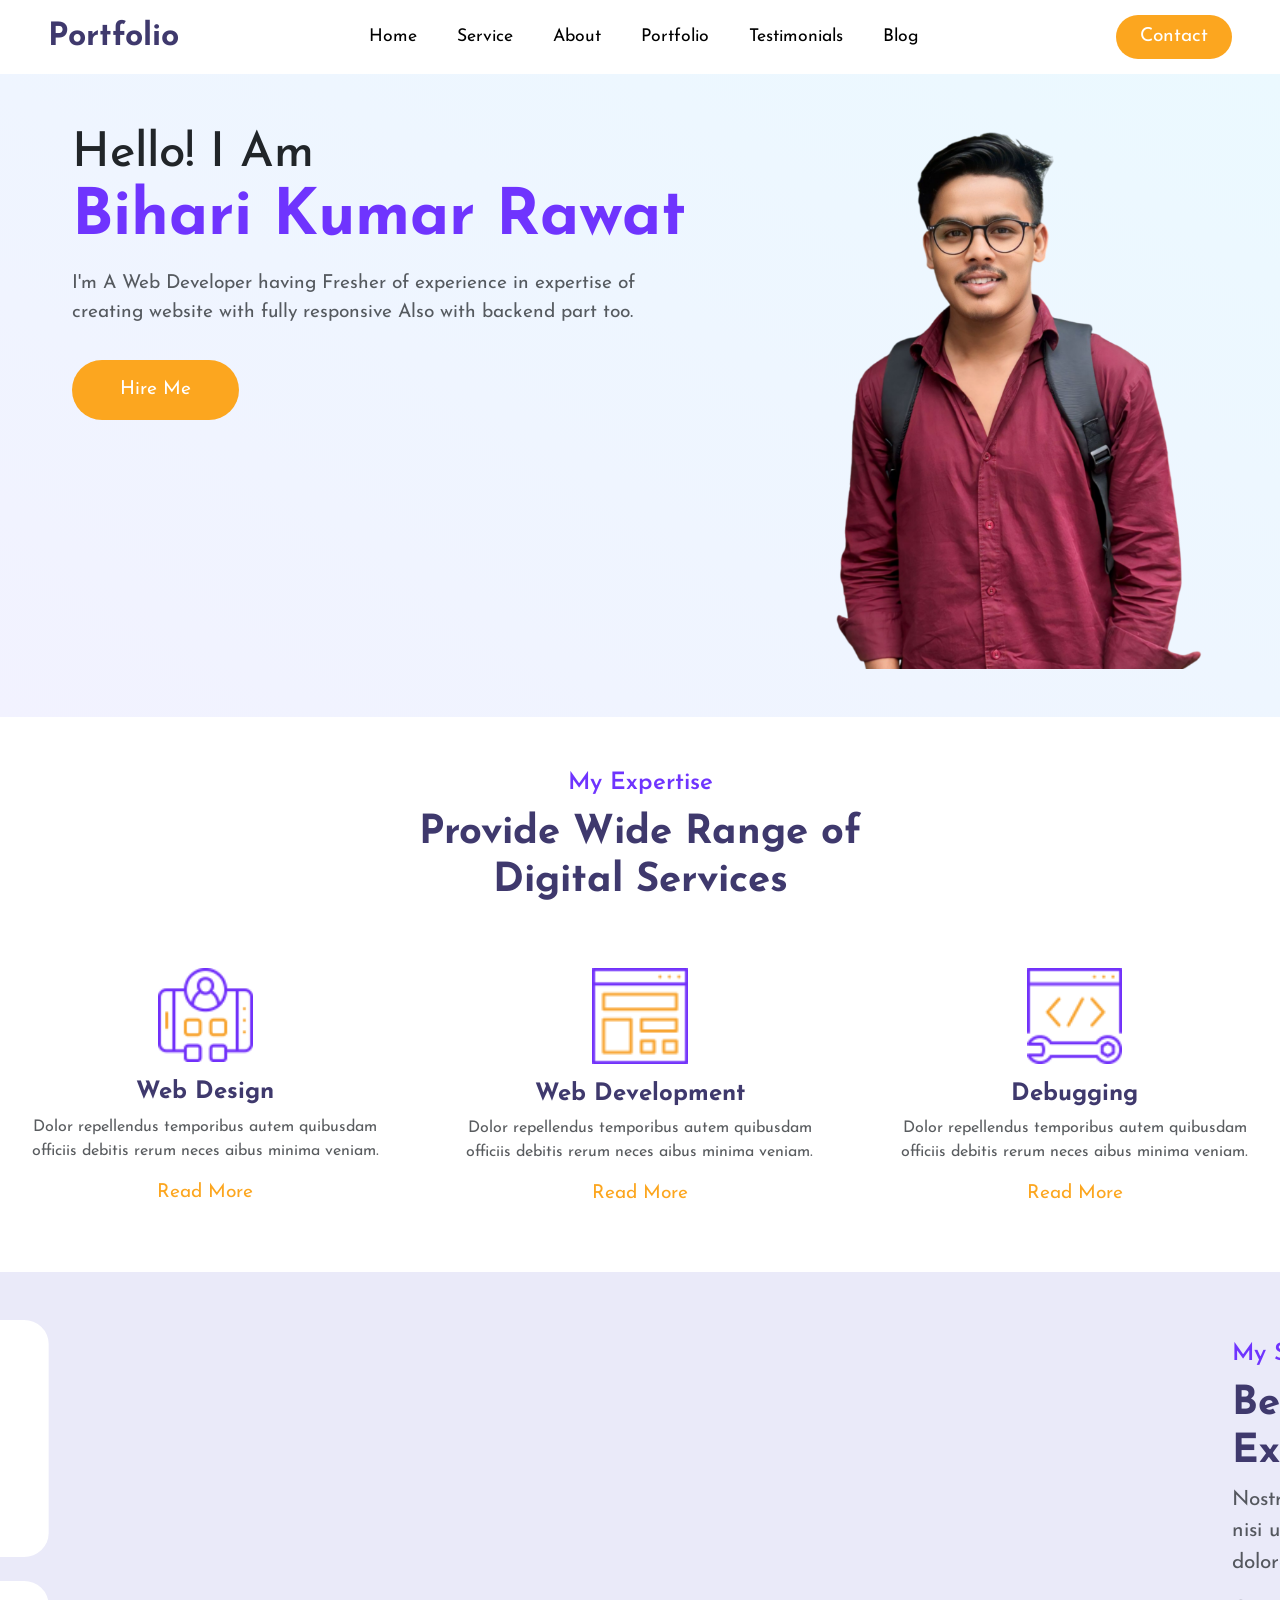
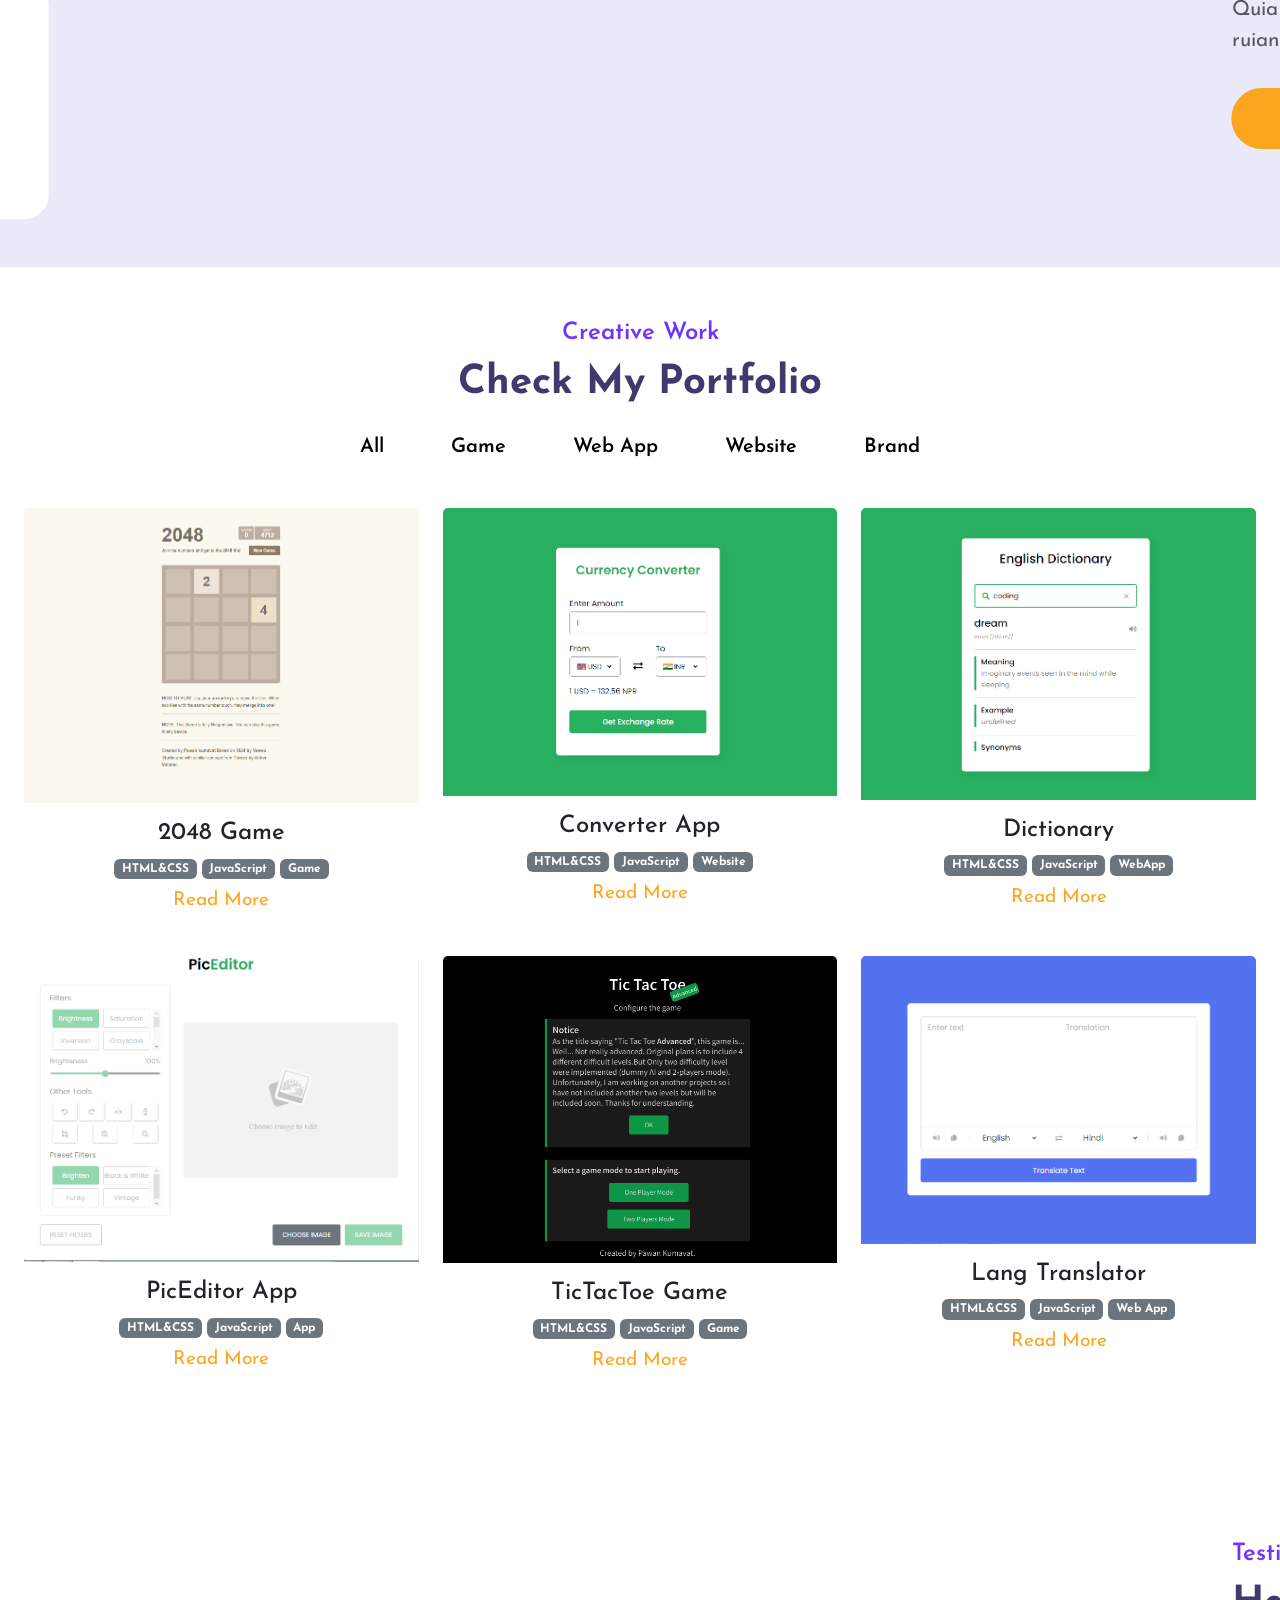
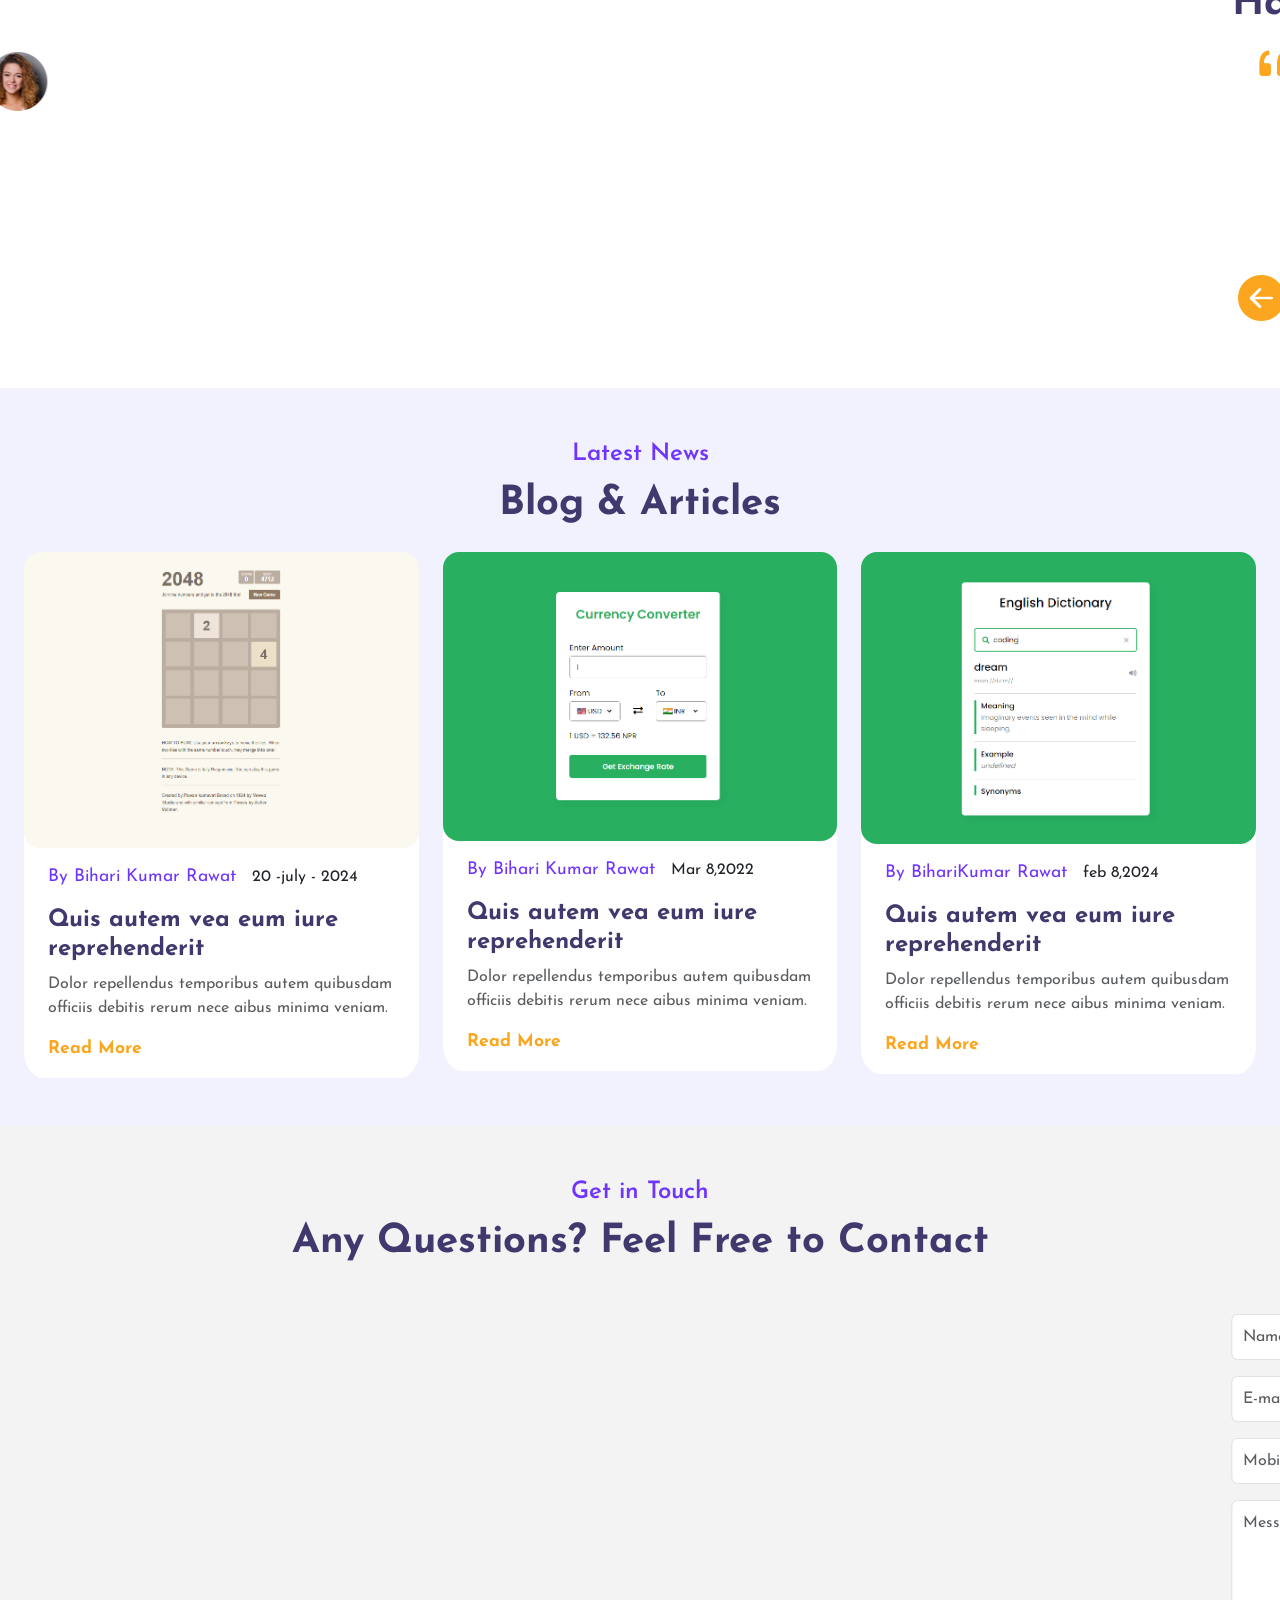
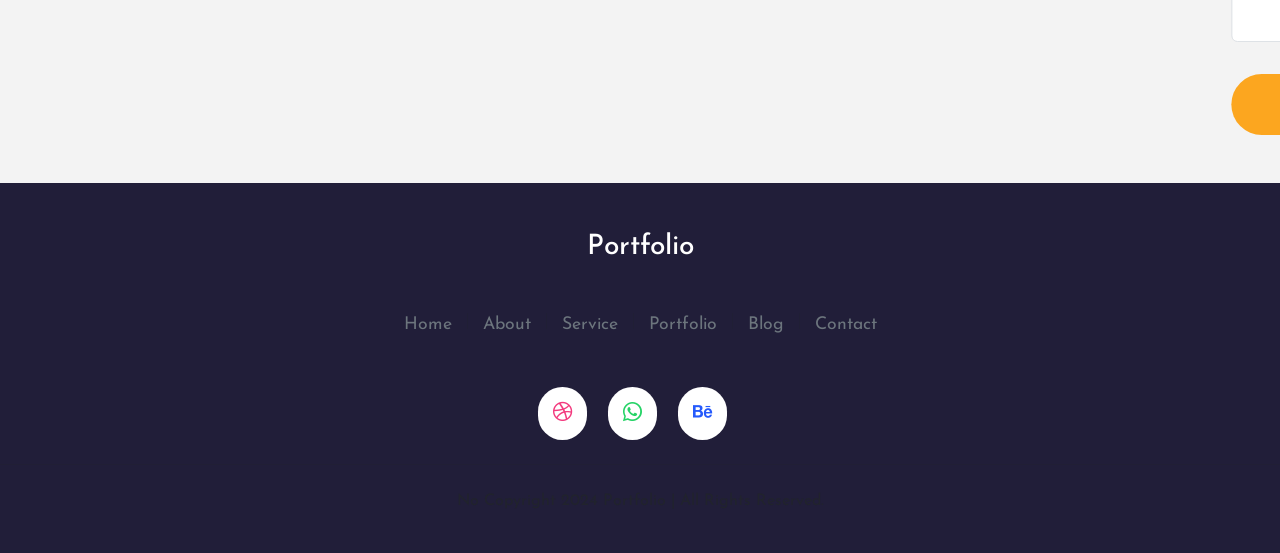
==== commit 8e9bcd0a: "Enhance index.html with SEO improvements Updated the title and added meta description and image for " ====
--- a/index.html
+++ b/index.html
@@ -5,7 +5,9 @@
     <meta charset="UTF-8" />
     <meta http-equiv="X-UA-Compatible" content="IE=edge" />
     <meta name="viewport" content="width=device-width, initial-scale=1.0" />
-    <title>Personal Portfolio - Bihari Kumar Rawat</title>
+    <title>Bihari Kumar Rawat - Full Stack Developer Portfolio</title>
+    <meta name="description" content="Bihari Kumar Rawat is a Full Stack Developer building modern web applications using MERN stack." />
+<meta property="og:image" content="https://res.cloudinary.com/dboqsv5va/image/upload/v1774766821/Bihari_babu1_xyvj5h.jpg" />
 
     <!-- bootstrap css cdn link  -->
     <link href="https://cdn.jsdelivr.net/npm/bootstrap@5.2.3/dist/css/bootstrap.min.css" rel="stylesheet"
@@ -71,9 +73,10 @@
         <div class="row justify-content-evenly align-middle">
             <!-- here data-aos is used for adding aos animation  -->
             <div class="col-10 col-md-6 text-center text-md-start" data-aos="slide-right">
-                <h2 style="color: #3f396d">
-                    Hello! I Am <br /><span class="c-orange">Bihari Kumar Rawat</span>
-                </h2>
+              <h2>
+  Hello! I Am <br />
+  <span class="c-orange">Bihari Kumar Rawat</span>
+</h2>
                 <p class="text-muted">
                     I'm A Web Developer having Fresher of experience in expertise of
                     creating website with fully responsive Also with backend part too.
@@ -84,7 +87,7 @@
                 <a href="" class="link ms-4 d-none">See My Work</a>
             </div>
             <div class="col-10 col-md-4 d-none d-md-block">
-                <img src="bihari profile img 3.png" class="img-fluid" alt="" />
+                <img src="bihari profile img 3.png" class="img-fluid" alt="Bihari Kumar Rawat Full Stack Developer India" />
             </div>
         </div>
     </section>
@@ -767,4 +770,4 @@
 
 </body>
 
-</html>+</html>
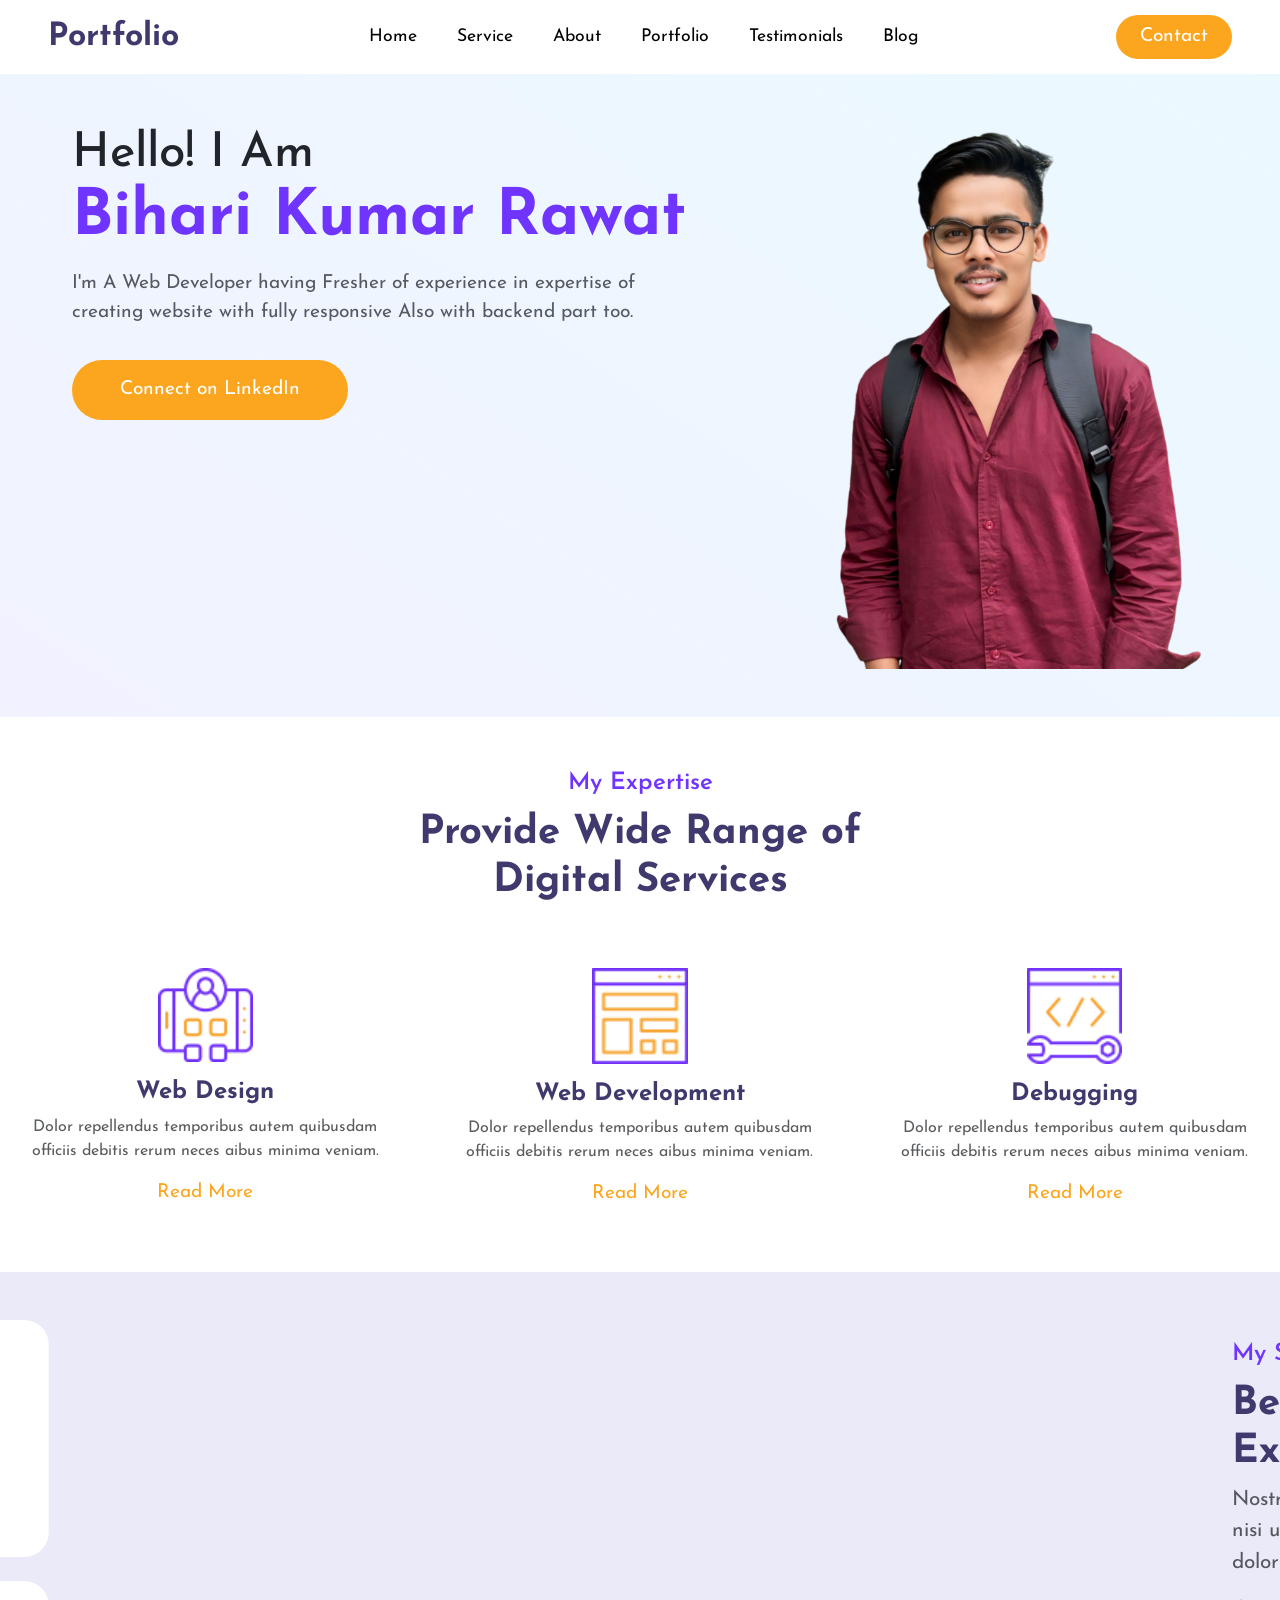
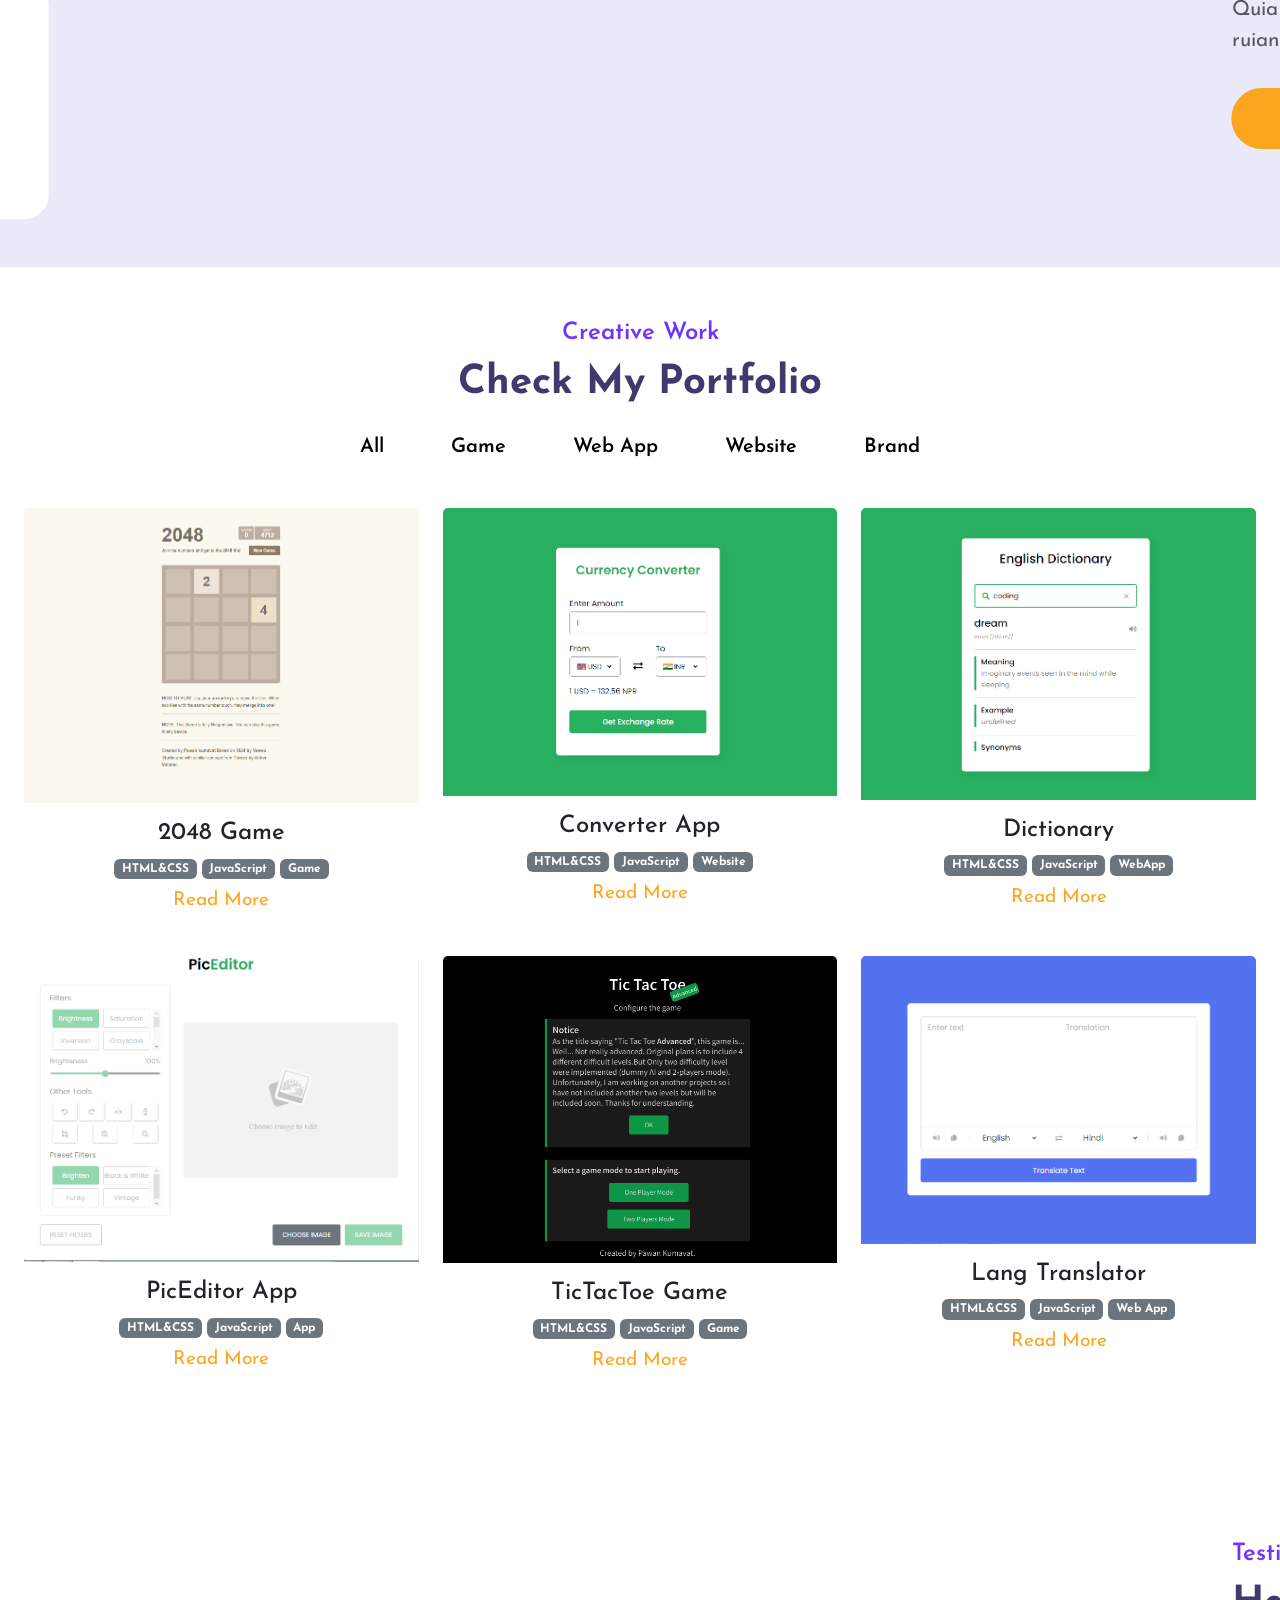
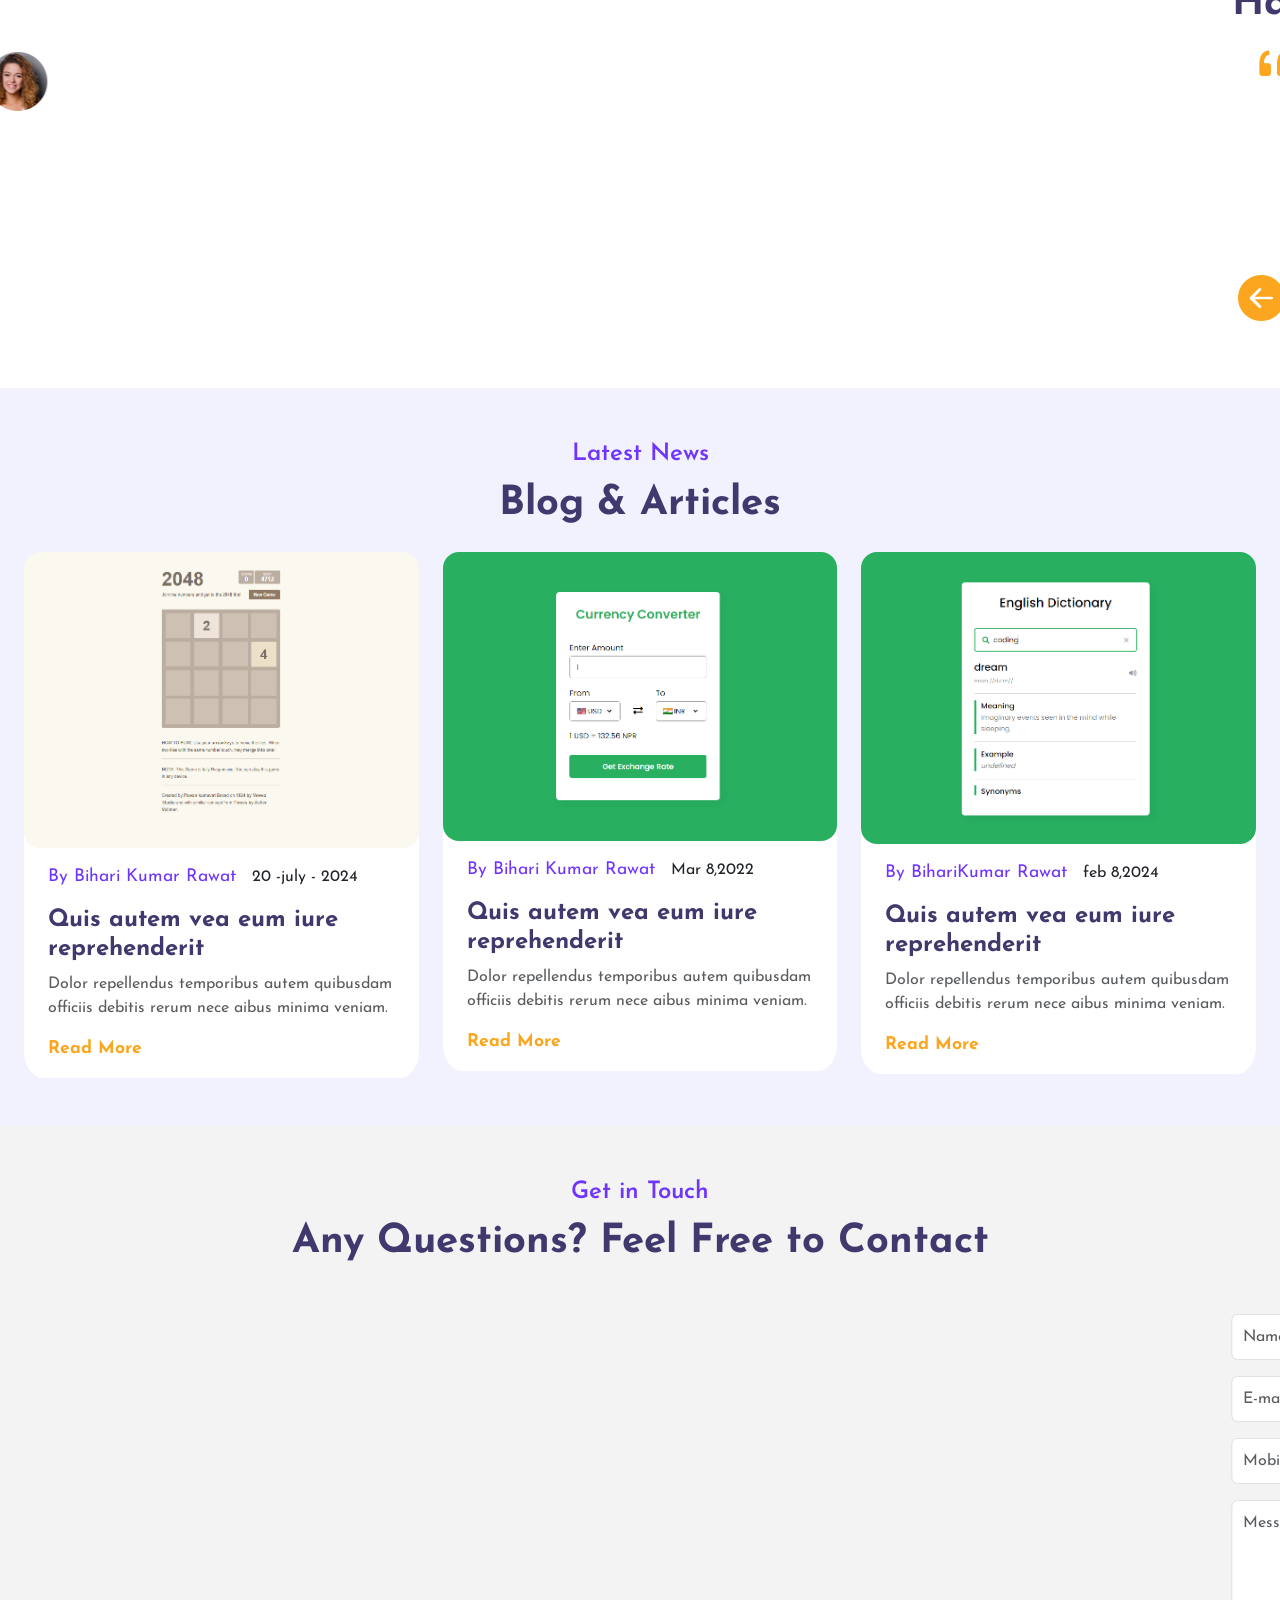
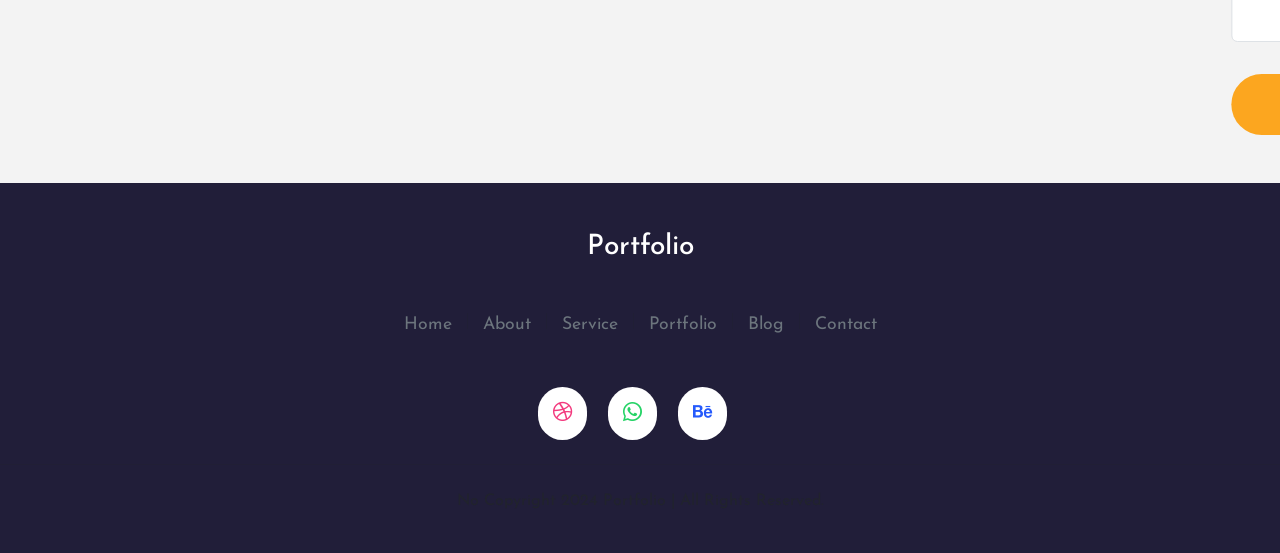
==== commit 9f2a4689: "Update buttons for LinkedIn connection Replaced 'Hire Me' button with 'Connect on LinkedIn' button a" ====
--- a/index.html
+++ b/index.html
@@ -3,11 +3,27 @@
 
 <head>
     <meta charset="UTF-8" />
-    <meta http-equiv="X-UA-Compatible" content="IE=edge" />
-    <meta name="viewport" content="width=device-width, initial-scale=1.0" />
+    <!-- SEO Meta -->
+<meta name="title" content="Bihari Kumar Rawat - Full Stack Developer" />
+<meta name="description" content="MERN Stack Developer | Portfolio | Projects | Resume" />
+
+<!-- Open Graph (LinkedIn, Facebook) -->
+<meta property="og:type" content="website" />
+<meta property="og:title" content="Bihari Kumar Rawat - Full Stack Developer" />
+<meta property="og:description" content="Check my portfolio, projects and resume." />
+<meta property="og:image" content="https://res.cloudinary.com/dboqsv5va/image/upload/v1774766821/Bihari_babu1_xyvj5h.jpg" />
+<meta property="og:url" content="https://your-domain.com/" />
+
+<!-- Twitter (optional but good) -->
+<meta name="twitter:card" content="summary_large_image" />
+<meta name="twitter:title" content="Bihari Kumar Rawat Portfolio" />
+<meta name="twitter:description" content="Full Stack Developer MERN" />
+<meta name="twitter:image" content="https://res.cloudinary.com/dboqsv5va/image/upload/v1774766821/Bihari_babu1_xyvj5h.jpg" />
+    <meta name="google-site-verification" content="b7CRUfcRg05H-5QSglV2MraGepQR1ie1glNWjzu2KaY" />
     <title>Bihari Kumar Rawat - Full Stack Developer Portfolio</title>
     <meta name="description" content="Bihari Kumar Rawat is a Full Stack Developer building modern web applications using MERN stack." />
-<meta property="og:image" content="https://res.cloudinary.com/dboqsv5va/image/upload/v1774766821/Bihari_babu1_xyvj5h.jpg" />
+    <meta property="og:image" content="https://res.cloudinary.com/dboqsv5va/image/upload/v1774766821/Bihari_babu1_xyvj5h.jpg" />
+    <meta name="google-site-verification" content="rCRTKoh2eNkct5AMkUZBeD73_VtaozfoKBc25uLj4ps" />
 
     <!-- bootstrap css cdn link  -->
     <link href="https://cdn.jsdelivr.net/npm/bootstrap@5.2.3/dist/css/bootstrap.min.css" rel="stylesheet"
@@ -81,9 +97,11 @@
                     I'm A Web Developer having Fresher of experience in expertise of
                     creating website with fully responsive Also with backend part too.
                 </p>
-                <button class="c-btn h-btn mt-3 py-3 px-5 rounded-pill">
-                    Hire Me
-                </button>
+                <a href="https://www.linkedin.com/in/bihari-kumar-rawat-dev/" target="_blank">
+  <button class="c-btn h-btn mt-3 py-3 px-5 rounded-pill">
+    Connect on LinkedIn
+  </button>
+</a>
                 <a href="" class="link ms-4 d-none">See My Work</a>
             </div>
             <div class="col-10 col-md-4 d-none d-md-block">
@@ -473,9 +491,11 @@
                                 <small>By Bihari Kumar Rawat</small><span class="text-muted ms-2">Nov 9, 2024</span>
                                 <h4 class="card-title mt-3">Quis autem vea eum iure reprehenderit</h4>
                                 <div class="social-links mt-4">
-                                    <button href="" class="rounded-pill dribble">
-                                        <i class="bi bi-dribbble"></i>
-                                    </button>
+                                    <a href="https://www.linkedin.com/in/bihari-kumar-rawat-dev/" target="_blank">
+  <button class="rounded-pill">
+    <i class="bi bi-linkedin"></i>
+  </button>
+</a>
                                     <button href="" class="rounded-pill whatsapp">
                                         <i class="bi bi-whatsapp"></i>
                                     </button>
